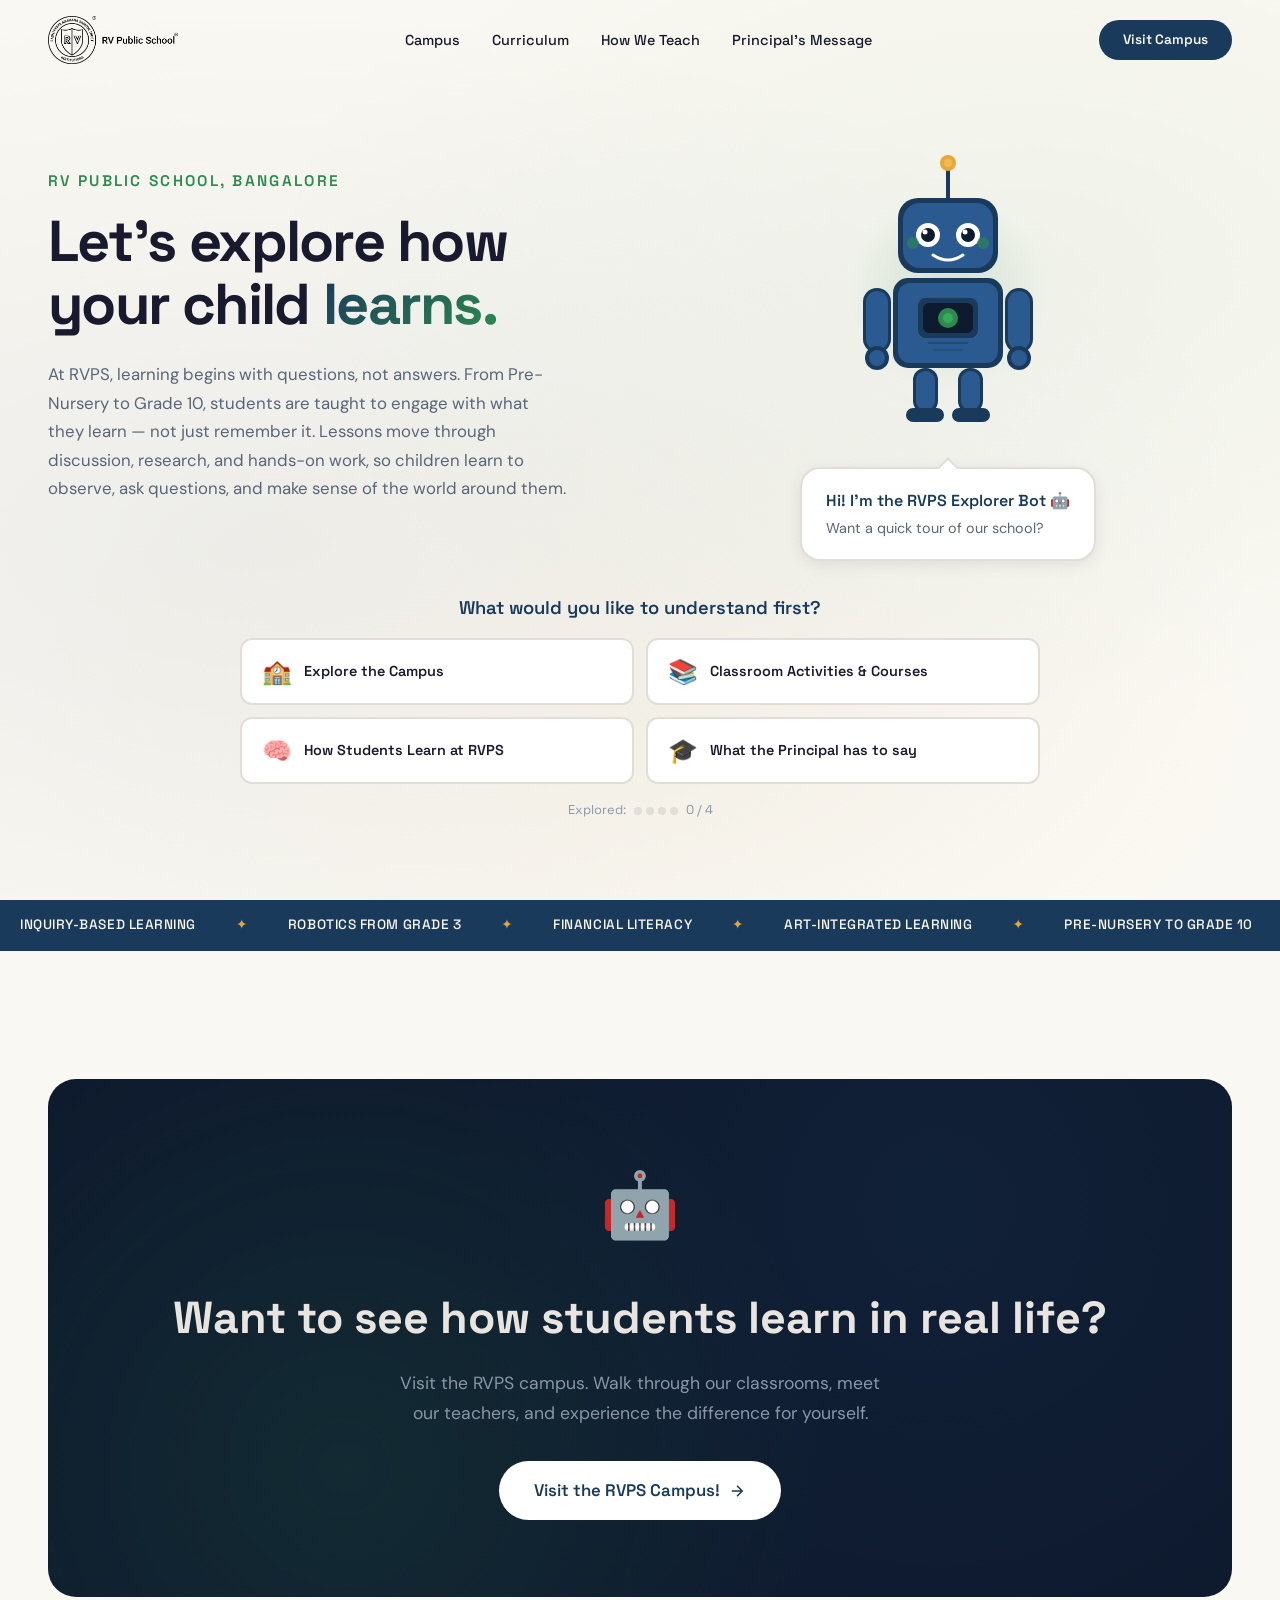
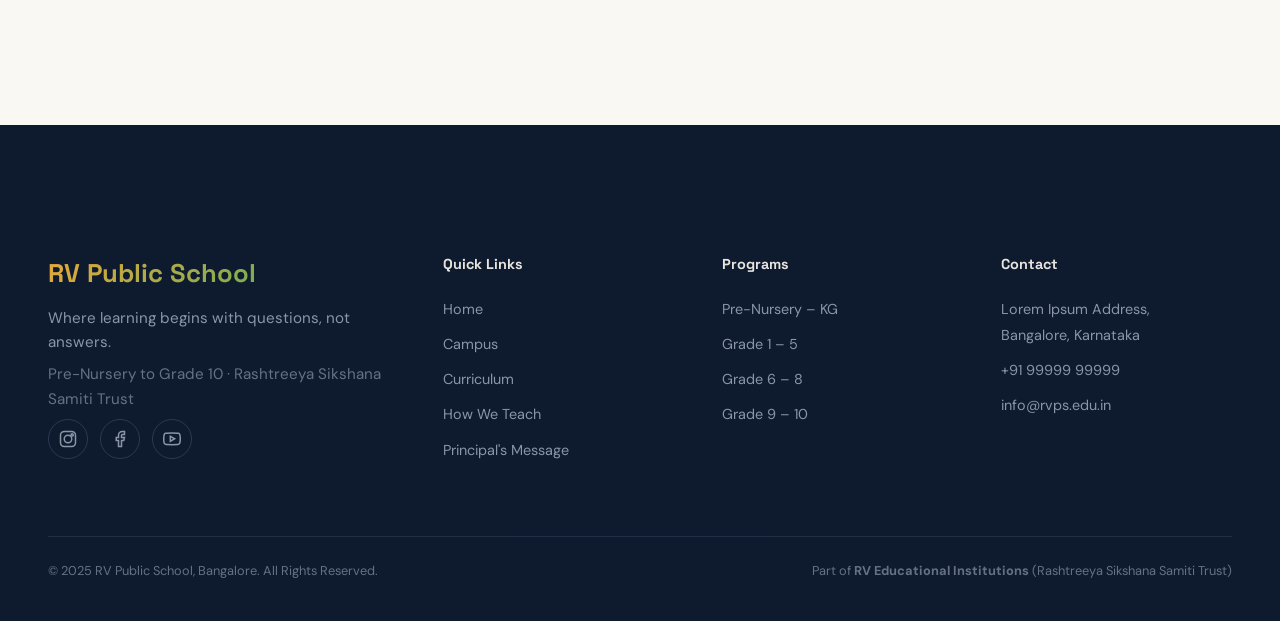
==== index.html @ b283726a "Initial commit: RVPS website" ====
<!DOCTYPE html>
<html lang="en">
<head>
  <meta charset="UTF-8">
  <meta name="viewport" content="width=device-width, initial-scale=1.0">
  <title>RV Public School Bangalore | Inquiry-Based Learning | Pre-Nursery to Grade 10</title>
  <meta name="description" content="RV Public School (RVPS), Bangalore — Where learning begins with questions, not answers. Inquiry-based education from Pre-Nursery to Grade 10 with robotics, financial literacy, and art-integrated learning.">
  <meta name="keywords" content="RVPS school, RV Public School Bangalore, inquiry based learning school, robotics school Bangalore, best school Bangalore, Pre-Nursery Bangalore, financial literacy school, art integrated learning">
  <meta name="author" content="RV Public School">
  <meta name="robots" content="index, follow">
  <meta property="og:title" content="RV Public School | Let's Explore How Your Child Learns">
  <meta property="og:description" content="Inquiry-based learning from Pre-Nursery to Grade 10. Robotics from Grade 3, Financial Literacy, Art-Integrated Learning.">
  <meta property="og:type" content="website">
  <link rel="preconnect" href="https://fonts.googleapis.com">
  <link rel="preconnect" href="https://fonts.gstatic.com" crossorigin>
  <link href="https://fonts.googleapis.com/css2?family=Space+Grotesk:wght@400;500;600;700&family=DM+Sans:ital,opsz,wght@0,9..40,300;0,9..40,400;0,9..40,500;0,9..40,600;0,9..40,700;1,9..40,400&display=swap" rel="stylesheet">
  <link rel="stylesheet" href="styles.css">

  <!-- Schema.org Structured Data -->
  <script type="application/ld+json">
  {
    "@context": "https://schema.org",
    "@type": "School",
    "name": "RV Public School",
    "alternateName": "RVPS",
    "description": "Inquiry-based learning from Pre-Nursery to Grade 10 in Bangalore. Part of RV Educational Institutions.",
    "address": {
      "@type": "PostalAddress",
      "addressLocality": "Bangalore",
      "addressRegion": "Karnataka",
      "addressCountry": "IN"
    },
    "parentOrganization": {
      "@type": "Organization",
      "name": "RV Educational Institutions (Rashtreeya Sikshana Samiti Trust)"
    },
    "educationalLevel": ["Pre-Nursery", "Primary", "Middle School", "Secondary"],
    "hasOfferCatalog": {
      "@type": "OfferCatalog",
      "name": "Programs",
      "itemListElement": [
        {"@type": "Course", "name": "Pre-Nursery to Grade 2"},
        {"@type": "Course", "name": "Grade 3 to Grade 5"},
        {"@type": "Course", "name": "Grade 6 to Grade 8"},
        {"@type": "Course", "name": "Grade 9 to Grade 10"}
      ]
    }
  }
  </script>
</head>
<body>
  <!-- Scroll Progress Bar -->
  <div id="scroll-progress" aria-hidden="true"></div>

  <!-- ===================== NAVIGATION ===================== -->
  <nav id="main-nav" aria-label="Main Navigation">
    <div class="nav-inner">
      <a href="#hero" class="nav-logo" id="nav-logo">
        <img src="assets/logo.png" alt="RV Public School Logo">
      </a>
      <ul class="nav-links" id="nav-links">
        <li><a href="#section-campus" id="nav-campus">Campus</a></li>
        <li><a href="#section-curriculum" id="nav-curriculum">Curriculum</a></li>
        <li><a href="#section-learning" id="nav-learning">How We Teach</a></li>
        <li><a href="#section-principal" id="nav-principal">Principal's Message</a></li>
      </ul>
      <a href="#section-campus" class="nav-cta" id="nav-visit-btn">Visit Campus</a>
      <button class="nav-hamburger" id="nav-hamburger" aria-label="Toggle menu" aria-expanded="false">
        <span></span><span></span><span></span>
      </button>
    </div>
  </nav>

  <!-- Mobile Menu Overlay -->
  <div class="mobile-menu" id="mobile-menu" aria-hidden="true">
    <ul>
      <li><a href="#section-campus">Campus</a></li>
      <li><a href="#section-curriculum">Curriculum</a></li>
      <li><a href="#section-learning">How We Teach</a></li>
      <li><a href="#section-principal">Principal's Message</a></li>
      <li><a href="#section-campus" class="mobile-cta">Visit Campus</a></li>
    </ul>
  </div>

  <!-- ===================== HERO SECTION ===================== -->
  <section id="hero" class="hero-section">
    <div class="hero-bg-mesh" aria-hidden="true"></div>
    <div class="hero-content">
      <!-- Left: Text -->
      <div class="hero-text">
        <p class="hero-sub">RV Public School, Bangalore</p>
        <h1 class="hero-headline">
          <span class="word-reveal">Let's</span>
          <span class="word-reveal">explore</span>
          <span class="word-reveal">how</span>
          <span class="word-reveal">your</span>
          <span class="word-reveal">child</span>
          <span class="word-reveal accent-word">learns.</span>
        </h1>
        <p class="hero-desc">
          At RVPS, learning begins with questions, not answers. From Pre-Nursery to Grade 10, students are taught to engage with what they learn — not just remember it. Lessons move through discussion, research, and hands-on work, so children learn to observe, ask questions, and make sense of the world around them.
        </p>
      </div>

      <!-- Right: Robot Mascot -->
      <div class="hero-mascot-area">
        <div class="robot-container">
          <div class="robot-glow" aria-hidden="true"></div>
          <!-- SVG Robot Mascot -->
          <svg class="robot-svg" id="robot-svg" viewBox="0 0 260 300" fill="none" xmlns="http://www.w3.org/2000/svg">
            <!-- Antenna -->
            <g class="robot-antenna">
              <line x1="130" y1="25" x2="130" y2="55" stroke="#1a3a5c" stroke-width="4" stroke-linecap="round"/>
              <circle cx="130" cy="20" r="8" fill="#e8a838"/>
              <circle cx="130" cy="20" r="4" fill="#f0c060" opacity="0.8"/>
            </g>
            <!-- Head -->
            <g class="robot-head">
              <rect x="80" y="55" width="100" height="75" rx="20" fill="#1a3a5c"/>
              <rect x="85" y="60" width="90" height="65" rx="17" fill="#2a5a8f"/>
              <!-- Eyes -->
              <g class="robot-eye">
                <circle cx="110" cy="92" r="12" fill="white"/>
                <circle cx="110" cy="92" r="7" fill="#0e1a2e"/>
                <circle cx="107" cy="89" r="2.5" fill="white"/>
              </g>
              <g class="robot-eye">
                <circle cx="150" cy="92" r="12" fill="white"/>
                <circle cx="150" cy="92" r="7" fill="#0e1a2e"/>
                <circle cx="147" cy="89" r="2.5" fill="white"/>
              </g>
              <!-- Smile -->
              <path d="M115 112 Q130 122 145 112" stroke="white" stroke-width="3" stroke-linecap="round" fill="none"/>
              <!-- Cheek lights -->
              <circle cx="95" cy="100" r="6" fill="#2d8a4e" opacity="0.6"/>
              <circle cx="165" cy="100" r="6" fill="#2d8a4e" opacity="0.6"/>
            </g>
            <!-- Body -->
            <g class="robot-body">
              <rect x="75" y="135" width="110" height="90" rx="15" fill="#1a3a5c"/>
              <rect x="80" y="140" width="100" height="80" rx="12" fill="#2a5a8f"/>
              <!-- Chest panel -->
              <rect x="100" y="155" width="60" height="40" rx="8" fill="#1a3a5c"/>
              <rect x="105" y="160" width="50" height="30" rx="6" fill="#0e1a2e"/>
              <!-- Heart/core -->
              <circle cx="130" cy="175" r="10" fill="#2d8a4e"/>
              <circle cx="130" cy="175" r="5" fill="#3aaf63">
                <animate attributeName="opacity" values="1;0.4;1" dur="2s" repeatCount="indefinite"/>
              </circle>
              <!-- Panel lines -->
              <line x1="110" y1="200" x2="150" y2="200" stroke="#1a3a5c" stroke-width="2" opacity="0.5"/>
              <line x1="115" y1="207" x2="145" y2="207" stroke="#1a3a5c" stroke-width="2" opacity="0.3"/>
            </g>
            <!-- Left Arm -->
            <g class="robot-arm-left">
              <rect x="45" y="145" width="28" height="65" rx="14" fill="#1a3a5c"/>
              <rect x="48" y="148" width="22" height="59" rx="11" fill="#2a5a8f"/>
              <!-- Hand -->
              <circle cx="59" cy="215" r="12" fill="#1a3a5c"/>
              <circle cx="59" cy="215" r="8" fill="#2a5a8f"/>
            </g>
            <!-- Right Arm (waving) -->
            <g class="robot-arm-right">
              <rect x="187" y="145" width="28" height="65" rx="14" fill="#1a3a5c"/>
              <rect x="190" y="148" width="22" height="59" rx="11" fill="#2a5a8f"/>
              <!-- Hand -->
              <circle cx="201" cy="215" r="12" fill="#1a3a5c"/>
              <circle cx="201" cy="215" r="8" fill="#2a5a8f"/>
            </g>
            <!-- Legs -->
            <g class="robot-legs">
              <rect x="95" y="225" width="25" height="45" rx="12" fill="#1a3a5c"/>
              <rect x="98" y="228" width="19" height="39" rx="9" fill="#2a5a8f"/>
              <rect x="140" y="225" width="25" height="45" rx="12" fill="#1a3a5c"/>
              <rect x="143" y="228" width="19" height="39" rx="9" fill="#2a5a8f"/>
              <!-- Feet -->
              <rect x="88" y="265" width="38" height="14" rx="7" fill="#1a3a5c"/>
              <rect x="134" y="265" width="38" height="14" rx="7" fill="#1a3a5c"/>
            </g>
          </svg>
        </div>

        <!-- Speech Bubble -->
        <div class="speech-bubble" id="mascot-bubble">
          <p class="bubble-greeting">Hi! I'm the RVPS Explorer Bot 🤖</p>
          <p class="bubble-text">Want a quick tour of our school?</p>
        </div>
      </div>
    </div>

    <!-- Interactive Explore Buttons (below hero grid) -->
    <div class="explore-question" id="explore-question">
      <h3>What would you like to understand first?</h3>
      <div class="explore-buttons" id="explore-buttons">
        <button class="explore-btn" data-target="section-campus" id="btn-campus">
          <span class="btn-icon">🏫</span>
          <span class="btn-label">Explore the Campus</span>
        </button>
        <button class="explore-btn" data-target="section-curriculum" id="btn-curriculum">
          <span class="btn-icon">📚</span>
          <span class="btn-label">Classroom Activities & Courses</span>
        </button>
        <button class="explore-btn" data-target="section-learning" id="btn-learning">
          <span class="btn-icon">🧠</span>
          <span class="btn-label">How Students Learn at RVPS</span>
        </button>
        <button class="explore-btn" data-target="section-principal" id="btn-principal">
          <span class="btn-icon">🎓</span>
          <span class="btn-label">What the Principal has to say</span>
        </button>
      </div>
      <div class="explore-progress" id="explore-progress">
        <span>Explored:</span>
        <div class="progress-dots">
          <div class="progress-dot" data-section="section-campus"></div>
          <div class="progress-dot" data-section="section-curriculum"></div>
          <div class="progress-dot" data-section="section-learning"></div>
          <div class="progress-dot" data-section="section-principal"></div>
        </div>
        <span id="progress-count">0 / 4</span>
      </div>
    </div>
  </section>

  <!-- ===================== MARQUEE TICKER ===================== -->
  <div class="marquee-strip" aria-hidden="true">
    <div class="marquee-track">
      <div class="marquee-content">
        <span>Inquiry-Based Learning</span><span class="marquee-dot">✦</span>
        <span>Robotics from Grade 3</span><span class="marquee-dot">✦</span>
        <span>Financial Literacy</span><span class="marquee-dot">✦</span>
        <span>Art-Integrated Learning</span><span class="marquee-dot">✦</span>
        <span>Pre-Nursery to Grade 10</span><span class="marquee-dot">✦</span>
        <span>Independent Thinkers</span><span class="marquee-dot">✦</span>
        <span>Barter Learning</span><span class="marquee-dot">✦</span>
        <span>Questions Lead to Discovery</span><span class="marquee-dot">✦</span>
      </div>
      <div class="marquee-content" aria-hidden="true">
        <span>Inquiry-Based Learning</span><span class="marquee-dot">✦</span>
        <span>Robotics from Grade 3</span><span class="marquee-dot">✦</span>
        <span>Financial Literacy</span><span class="marquee-dot">✦</span>
        <span>Art-Integrated Learning</span><span class="marquee-dot">✦</span>
        <span>Pre-Nursery to Grade 10</span><span class="marquee-dot">✦</span>
        <span>Independent Thinkers</span><span class="marquee-dot">✦</span>
        <span>Barter Learning</span><span class="marquee-dot">✦</span>
        <span>Questions Lead to Discovery</span><span class="marquee-dot">✦</span>
      </div>
    </div>
  </div>

  <!-- ===================== SECTION 1: EXPLORE THE CAMPUS ===================== -->
  <section id="section-campus" class="explore-section">
    <div class="container">
      <div class="mascot-inline scroll-reveal">
        <div class="mascot-inline-icon">🤖</div>
        <p class="mascot-inline-text">"Students learn best in the right environment. Let me show you around our campus."</p>
      </div>

      <div class="section-header scroll-reveal">
        <p class="section-subheadline">Step Inside</p>
        <h2 class="section-headline">Our <span class="gradient-text">Campus</span></h2>
        <p class="section-desc">A thoughtfully designed space where curiosity thrives — from bright classrooms to open play areas, every corner is built for learning.</p>
      </div>

      <div class="campus-gallery scroll-reveal">
        <div class="campus-photo">
          <img src="assets/campus-building.png" alt="RVPS Main Building - Modern school campus in Bangalore" loading="lazy">
        </div>
        <div class="campus-photo">
          <img src="assets/campus-garden.png" alt="RVPS Green Campus - Lush gardens and play areas" loading="lazy">
        </div>
        <div class="campus-photo">
          <img src="assets/science-lab.png" alt="RVPS Science Lab - Modern lab with microscopes and equipment" loading="lazy">
        </div>
      </div>

      <div class="campus-map scroll-reveal">
        <iframe src="https://www.google.com/maps/embed?pb=!1m18!1m12!1m3!1d3888.5!2d77.5!3d12.95!2m3!1f0!2f0!3f0!3m2!1i1024!2i768!4f13.1!3m3!1m2!1s0x0%3A0x0!2zMTLCsDU3JzAwLjAiTiA3N8KwMzAnMDAuMCJF!5e0!3m2!1sen!2sin!4v1000000000" allowfullscreen="" loading="lazy" title="RVPS Location on Google Maps"></iframe>
      </div>

      <div class="campus-cta scroll-reveal">
        <a href="#" class="btn btn-primary btn-lg" id="visit-campus-btn">
          <span>Schedule a Campus Visit</span>
          <svg viewBox="0 0 24 24" fill="none" stroke="currentColor" stroke-width="2"><path d="M5 12h14M12 5l7 7-7 7"/></svg>
        </a>
      </div>
    </div>

    <!-- Mascot reappears with remaining options -->
    <div class="mascot-reappear" id="reappear-campus">
      <div class="mascot-emoji">🤖</div>
      <div class="reappear-bubble">
        <p>Great! What would you like to explore next?</p>
      </div>
      <div class="remaining-buttons" id="remaining-campus"></div>
    </div>
  </section>

  <!-- ===================== SECTION 2: CLASSROOM ACTIVITIES & COURSES ===================== -->
  <section id="section-curriculum" class="explore-section">
    <div class="container">
      <div class="mascot-inline scroll-reveal">
        <div class="mascot-inline-icon">🤖</div>
        <p class="mascot-inline-text">"Each stage is designed around how children actually learn at that age. Take a look!"</p>
      </div>

      <div class="section-header scroll-reveal">
        <p class="section-subheadline">What We Teach</p>
        <h2 class="section-headline">Classroom Activities & <span class="gradient-text">Courses</span></h2>
        <p class="section-desc">From foundational play to advanced problem-solving — every grade has a purpose-built curriculum that goes beyond textbooks.</p>
      </div>

      <!-- Grade Tabs -->
      <div class="curriculum-tabs scroll-reveal" id="curriculum-tabs">
        <button class="curr-tab active" data-panel="panel-pn" id="tab-pn">Pre-Nursery – KG</button>
        <button class="curr-tab" data-panel="panel-g1" id="tab-g1">Grade 1 – 2</button>
        <button class="curr-tab" data-panel="panel-g3" id="tab-g3">Grade 3 – 5</button>
        <button class="curr-tab" data-panel="panel-g6" id="tab-g6">Grade 6 – 8</button>
        <button class="curr-tab" data-panel="panel-g9" id="tab-g9">Grade 9 – 10</button>
      </div>

      <!-- Panels -->
      <div id="panel-pn" class="curr-panel active">
        <div class="activity-grid">
          <div class="activity-card scroll-reveal">
            <div class="activity-icon">🎨</div>
            <h4>Sensory Play & Art</h4>
            <p>Children explore textures, colours, and shapes through guided creative activities that build fine motor skills and imagination.</p>
            <span class="activity-tag tag-art">Art-Integrated</span>
          </div>
          <div class="activity-card scroll-reveal">
            <div class="activity-icon">🎵</div>
            <h4>Music & Movement</h4>
            <p>Rhythmic activities, singing, and movement games that develop coordination, listening skills, and self-expression.</p>
            <span class="activity-tag tag-music">Music</span>
          </div>
          <div class="activity-card scroll-reveal">
            <div class="activity-icon">📖</div>
            <h4>Story-Based Learning</h4>
            <p>Stories become starting points for learning. Children discuss, role-play, and build vocabulary through narrative exploration.</p>
            <span class="activity-tag tag-core">Core Learning</span>
          </div>
          <div class="activity-card scroll-reveal">
            <div class="activity-icon">🌱</div>
            <h4>Nature Discovery</h4>
            <p>Outdoor activities that help little learners observe plants, insects, weather — building early scientific thinking naturally.</p>
            <span class="activity-tag tag-core">Core Learning</span>
          </div>
        </div>
      </div>

      <div id="panel-g1" class="curr-panel">
        <div class="activity-grid">
          <div class="activity-card scroll-reveal">
            <div class="activity-icon">🔤</div>
            <h4>Literacy & Numeracy</h4>
            <p>Structured reading, writing, and maths foundations using visual aids, manipulatives, and interactive worksheets.</p>
            <span class="activity-tag tag-core">Core Learning</span>
          </div>
          <div class="activity-card scroll-reveal">
            <div class="activity-icon">🎭</div>
            <h4>Art-Integrated Learning</h4>
            <p>Subjects taught through art, craft, and role-play so that concepts are felt, not just memorized.</p>
            <span class="activity-tag tag-art">Art-Integrated</span>
          </div>
          <div class="activity-card scroll-reveal">
            <div class="activity-icon">🏃</div>
            <h4>Physical Education</h4>
            <p>Structured physical activity, sport basics, and team games that develop motor skills and teamwork.</p>
            <span class="activity-tag tag-sports">Sports</span>
          </div>
          <div class="activity-card scroll-reveal">
            <div class="activity-icon">🧩</div>
            <h4>Puzzle & Logic Games</h4>
            <p>Age-appropriate puzzles and strategy games that build early reasoning and problem-solving abilities.</p>
            <span class="activity-tag tag-core">Core Learning</span>
          </div>
        </div>
      </div>

      <div id="panel-g3" class="curr-panel">
        <div class="activity-grid">
          <div class="activity-card scroll-reveal">
            <div class="activity-icon">🤖</div>
            <h4>Robotics</h4>
            <p>Students begin building and programming simple robots — learning coding logic, mechanics, and teamwork from Grade 3 itself.</p>
            <span class="activity-tag tag-robotics">Robotics</span>
          </div>
          <div class="activity-card scroll-reveal">
            <div class="activity-icon">💰</div>
            <h4>Financial Literacy</h4>
            <p>Children learn the value of money, saving, budgeting, and basic economics through real-world simulations.</p>
            <span class="activity-tag tag-finance">Financial Literacy</span>
          </div>
          <div class="activity-card scroll-reveal">
            <div class="activity-icon">🔄</div>
            <h4>Barter Learning</h4>
            <p>A unique system where students trade skills and knowledge — learning negotiation, value assessment, and collaboration.</p>
            <span class="activity-tag tag-finance">Barter System</span>
          </div>
          <div class="activity-card scroll-reveal">
            <div class="activity-icon">🎨</div>
            <h4>Art-Integrated Projects</h4>
            <p>Science through sculpture, maths through architecture, history through drama — subjects merge with creative expression.</p>
            <span class="activity-tag tag-art">Art-Integrated</span>
          </div>
        </div>
      </div>

      <div id="panel-g6" class="curr-panel">
        <div class="activity-grid">
          <div class="activity-card scroll-reveal">
            <div class="activity-icon">🤖</div>
            <h4>Advanced Robotics & Coding</h4>
            <p>Students design complex robotics projects, learn Python basics, and participate in inter-school competitions.</p>
            <span class="activity-tag tag-robotics">Robotics</span>
          </div>
          <div class="activity-card scroll-reveal">
            <div class="activity-icon">🔬</div>
            <h4>Lab-Based Science</h4>
            <p>Hands-on experiments in physics, chemistry, and biology labs — students hypothesize, test, and document findings.</p>
            <span class="activity-tag tag-core">Core Learning</span>
          </div>
          <div class="activity-card scroll-reveal">
            <div class="activity-icon">📊</div>
            <h4>Research Projects</h4>
            <p>Guided research projects where students identify questions, gather data, analyze patterns, and present conclusions.</p>
            <span class="activity-tag tag-core">Core Learning</span>
          </div>
          <div class="activity-card scroll-reveal">
            <div class="activity-icon">🎵</div>
            <h4>Music & Performing Arts</h4>
            <p>Structured music training, theatre, and dance performances that build confidence and creative expression.</p>
            <span class="activity-tag tag-music">Music</span>
          </div>
        </div>
      </div>

      <div id="panel-g9" class="curr-panel">
        <div class="activity-grid">
          <div class="activity-card scroll-reveal">
            <div class="activity-icon">📐</div>
            <h4>Board Exam Preparation</h4>
            <p>Rigorous academic preparation with concept clarity, practice tests, and personalized feedback for Grade 10 boards.</p>
            <span class="activity-tag tag-core">Core Learning</span>
          </div>
          <div class="activity-card scroll-reveal">
            <div class="activity-icon">💻</div>
            <h4>Advanced Technology</h4>
            <p>Web development, app design, data analysis — students build real projects that go on their portfolio.</p>
            <span class="activity-tag tag-robotics">Technology</span>
          </div>
          <div class="activity-card scroll-reveal">
            <div class="activity-icon">💼</div>
            <h4>Career Awareness</h4>
            <p>Industry visits, career counselling, and aptitude assessments help students make informed choices for their future.</p>
            <span class="activity-tag tag-core">Core Learning</span>
          </div>
          <div class="activity-card scroll-reveal">
            <div class="activity-icon">🏆</div>
            <h4>Competitions & Olympiads</h4>
            <p>Preparation and participation in national and international academic olympiads, science fairs, and quiz competitions.</p>
            <span class="activity-tag tag-sports">Competitions</span>
          </div>
        </div>
      </div>
    </div>

    <!-- Mascot reappears -->
    <div class="mascot-reappear" id="reappear-curriculum">
      <div class="mascot-emoji">🤖</div>
      <div class="reappear-bubble">
        <p>Interesting, right? There's more to explore!</p>
      </div>
      <div class="remaining-buttons" id="remaining-curriculum"></div>
    </div>
  </section>

  <!-- ===================== SECTION 3: HOW STUDENTS LEARN ===================== -->
  <section id="section-learning" class="explore-section">
    <div class="container">
      <div class="mascot-inline scroll-reveal">
        <div class="mascot-inline-icon">🤖</div>
        <p class="mascot-inline-text">"Questions lead to discovery here. Let me show you the learning journey at RVPS."</p>
      </div>

      <div class="section-header scroll-reveal">
        <p class="section-subheadline">Our Approach</p>
        <h2 class="section-headline">How Students <span class="gradient-text">Learn</span> at RVPS</h2>
        <p class="section-desc">We don't hand students answers — we teach them how to find their own. Here's the thinking process we nurture.</p>
      </div>

      <!-- Learning Flow Visualization -->
      <div class="learning-flow scroll-reveal">
        <div class="flow-step">
          <div class="flow-icon">👀</div>
          <span class="flow-label">Observe</span>
        </div>
        <span class="flow-arrow">→</span>
        <div class="flow-step">
          <div class="flow-icon">❓</div>
          <span class="flow-label">Question</span>
        </div>
        <span class="flow-arrow">→</span>
        <div class="flow-step">
          <div class="flow-icon">🔍</div>
          <span class="flow-label">Research</span>
        </div>
        <span class="flow-arrow">→</span>
        <div class="flow-step">
          <div class="flow-icon">💡</div>
          <span class="flow-label">Understand</span>
        </div>
        <span class="flow-arrow">→</span>
        <div class="flow-step">
          <div class="flow-icon">🚀</div>
          <span class="flow-label">Apply</span>
        </div>
      </div>

      <!-- Learning Detail Cards -->
      <div class="learning-details scroll-reveal">
        <div class="learning-card">
          <h4>🧭 Inquiry-Based Learning</h4>
          <p>Every lesson starts with a question. Students aren't told what to think — they're guided to discover answers through observation, discussion, and exploration. This builds genuine understanding, not surface-level memorization.</p>
        </div>
        <div class="learning-card">
          <h4>🤝 Collaborative Thinking</h4>
          <p>Students work in small groups, sharing perspectives and challenging each other's ideas. They learn that knowledge isn't just about getting the right answer — it's about understanding why it's right.</p>
        </div>
        <div class="learning-card">
          <h4>🔬 Hands-On Research</h4>
          <p>From simple experiments in primary school to structured research projects in middle school, students learn to gather data, form hypotheses, and draw conclusions from evidence — skills that last a lifetime.</p>
        </div>
        <div class="learning-card">
          <h4>🎯 Independent Mindset</h4>
          <p>The ultimate goal: students who can think for themselves. They learn how to find information, evaluate it critically, and use it with clarity. Over time, this builds confidence and a steady, problem-solving approach to life.</p>
        </div>
      </div>
    </div>

    <!-- Mascot reappears -->
    <div class="mascot-reappear" id="reappear-learning">
      <div class="mascot-emoji">🤖</div>
      <div class="reappear-bubble">
        <p>Now you know how we think differently! What's next?</p>
      </div>
      <div class="remaining-buttons" id="remaining-learning"></div>
    </div>
  </section>

  <!-- ===================== SECTION 4: PRINCIPAL'S MESSAGE ===================== -->
  <section id="section-principal" class="explore-section">
    <div class="container">
      <div class="mascot-inline scroll-reveal">
        <div class="mascot-inline-icon">🤖</div>
        <p class="mascot-inline-text">"Here's what our Principal has to say about the vision behind RVPS."</p>
      </div>

      <div class="section-header scroll-reveal">
        <p class="section-subheadline">From The Principal</p>
        <h2 class="section-headline">A <span class="gradient-text">Message</span> to Parents</h2>
      </div>

      <div class="principal-card scroll-reveal">
        <div class="principal-photo">
          <img src="assets/principal.png" alt="Principal, RV Public School" loading="lazy">
        </div>
        <div class="principal-content">
          <blockquote>
            "At RV Public School, we believe every child is born curious. Our role as educators is not to fill their minds with information, but to kindle the flame of inquiry that already exists within them.
            <br><br>
            We have built RVPS around a simple principle: if children learn how to think, they can learn anything. Our curriculum is designed to encourage questioning, foster collaboration, and develop the independent thinking skills that will serve them throughout their lives.
            <br><br>
            From robotics and financial literacy to art-integrated learning and research-based projects, every element of our school is purposefully designed to prepare children not just for exams, but for the world beyond them.
            <br><br>
            I invite you to visit our campus, meet our teachers, and see for yourself how learning comes alive at RVPS."
          </blockquote>
          <p class="principal-name">Lorem Ipsum</p>
          <p class="principal-title">Principal, RV Public School</p>
        </div>
      </div>
    </div>

    <!-- Mascot reappears -->
    <div class="mascot-reappear" id="reappear-principal">
      <div class="mascot-emoji">🤖</div>
      <div class="reappear-bubble">
        <p>That's our vision! Still curious about something?</p>
      </div>
      <div class="remaining-buttons" id="remaining-principal"></div>
    </div>
  </section>

  <!-- ===================== FINAL CTA SECTION ===================== -->
  <section class="final-cta-section" id="final-cta">
    <div class="container">
      <div class="final-cta-card scroll-reveal">
        <div class="final-cta-content">
          <div class="final-mascot">🤖</div>
          <h2>Want to see how students learn in real life?</h2>
          <p>Visit the RVPS campus. Walk through our classrooms, meet our teachers, and experience the difference for yourself.</p>
          <a href="#" class="btn btn-white btn-lg" id="final-visit-btn">
            <span>Visit the RVPS Campus!</span>
            <svg viewBox="0 0 24 24" fill="none" stroke="currentColor" stroke-width="2"><path d="M5 12h14M12 5l7 7-7 7"/></svg>
          </a>
        </div>
      </div>
    </div>
  </section>

  <!-- ===================== FOOTER ===================== -->
  <footer id="main-footer" class="site-footer">
    <div class="container">
      <div class="footer-grid">
        <div class="footer-brand">
          <h2>RV Public School</h2>
          <p>Where learning begins with questions, not answers.</p>
          <p class="footer-trust">Pre-Nursery to Grade 10 · Rashtreeya Sikshana Samiti Trust</p>
          <div class="footer-socials">
            <a href="#" aria-label="Instagram" class="social-link" id="social-insta">
              <svg viewBox="0 0 24 24" fill="none" stroke="currentColor" stroke-width="2"><rect x="2" y="2" width="20" height="20" rx="5"/><circle cx="12" cy="12" r="5"/><circle cx="17.5" cy="6.5" r="1.5"/></svg>
            </a>
            <a href="#" aria-label="Facebook" class="social-link" id="social-fb">
              <svg viewBox="0 0 24 24" fill="none" stroke="currentColor" stroke-width="2"><path d="M18 2h-3a5 5 0 00-5 5v3H7v4h3v8h4v-8h3l1-4h-4V7a1 1 0 011-1h3z"/></svg>
            </a>
            <a href="#" aria-label="YouTube" class="social-link" id="social-yt">
              <svg viewBox="0 0 24 24" fill="none" stroke="currentColor" stroke-width="2"><path d="M22.54 6.42a2.78 2.78 0 00-1.94-2C18.88 4 12 4 12 4s-6.88 0-8.6.46a2.78 2.78 0 00-1.94 2A29 29 0 001 11.75a29 29 0 00.46 5.33A2.78 2.78 0 003.4 19.1c1.72.46 8.6.46 8.6.46s6.88 0 8.6-.46a2.78 2.78 0 001.94-2 29 29 0 00.46-5.25 29 29 0 00-.46-5.43z"/><polygon points="9.75 15.02 15.5 11.75 9.75 8.48 9.75 15.02"/></svg>
            </a>
          </div>
        </div>
        <div class="footer-links">
          <h3>Quick Links</h3>
          <ul>
            <li><a href="#hero">Home</a></li>
            <li><a href="#section-campus">Campus</a></li>
            <li><a href="#section-curriculum">Curriculum</a></li>
            <li><a href="#section-learning">How We Teach</a></li>
            <li><a href="#section-principal">Principal's Message</a></li>
          </ul>
        </div>
        <div class="footer-links">
          <h3>Programs</h3>
          <ul>
            <li><a href="#section-curriculum">Pre-Nursery – KG</a></li>
            <li><a href="#section-curriculum">Grade 1 – 5</a></li>
            <li><a href="#section-curriculum">Grade 6 – 8</a></li>
            <li><a href="#section-curriculum">Grade 9 – 10</a></li>
          </ul>
        </div>
        <div class="footer-links">
          <h3>Contact</h3>
          <ul>
            <li><a href="#">Lorem Ipsum Address,<br>Bangalore, Karnataka</a></li>
            <li><a href="tel:+919999999999">+91 99999 99999</a></li>
            <li><a href="mailto:info@rvps.edu.in">info@rvps.edu.in</a></li>
          </ul>
        </div>
      </div>
      <div class="footer-bottom">
        <p>&copy; 2025 RV Public School, Bangalore. All Rights Reserved.</p>
        <p>Part of <strong>RV Educational Institutions</strong> (Rashtreeya Sikshana Samiti Trust)</p>
      </div>
    </div>
  </footer>

  <script src="app.js"></script>
</body>
</html>
---- styles.css ----
/* ================================================
   RVPS SCHOOL — GAMIFIED DESIGN SYSTEM
   Trust Blue + Growth Green + Warm Gold
   ================================================ */

/* -------- Custom Properties (Design Tokens) -------- */
:root {
  /* Typography */
  --font-display: 'Space Grotesk', system-ui, sans-serif;
  --font-body: 'DM Sans', system-ui, sans-serif;

  /* Core School Palette */
  --trust-blue: #1a3a5c;
  --trust-blue-light: #2a5a8f;
  --trust-blue-pale: #e8f0f8;
  --growth-green: #2d8a4e;
  --growth-green-light: #3aaf63;
  --growth-green-pale: #e6f5ec;
  --warm-gold: #e8a838;
  --warm-gold-light: #f0c060;
  --coral: #e85d4a;

  /* Backgrounds */
  --bg-primary: #faf8f2;
  --bg-alt: #f0ede5;
  --bg-dark: #0e1a2e;
  --bg-card: #ffffff;
  --bg-card-dark: #142238;

  /* Text */
  --text-primary: #1a1a2e;
  --text-secondary: #596678;
  --text-on-dark: #e8e4df;
  --text-muted: #8a96a8;

  /* Borders */
  --border-light: #e2ddd7;
  --border-dark: #2a3a50;

  /* Spacing */
  --space-xs: 0.5rem;
  --space-sm: 1rem;
  --space-md: 1.5rem;
  --space-lg: 2.5rem;
  --space-xl: 4rem;
  --space-2xl: 6rem;
  --space-3xl: 8rem;

  /* Radii */
  --radius-sm: 8px;
  --radius-md: 12px;
  --radius-lg: 20px;
  --radius-xl: 28px;
  --radius-full: 9999px;

  /* Shadows */
  --shadow-sm: 0 1px 3px rgba(0,0,0,0.06), 0 1px 2px rgba(0,0,0,0.04);
  --shadow-md: 0 4px 16px rgba(0,0,0,0.08);
  --shadow-lg: 0 12px 40px rgba(0,0,0,0.1);
  --shadow-xl: 0 24px 60px rgba(0,0,0,0.14);
  --shadow-glow-blue: 0 0 40px rgba(26,58,92,0.3);
  --shadow-glow-green: 0 0 40px rgba(45,138,78,0.3);

  /* Transitions */
  --ease-out-expo: cubic-bezier(0.16, 1, 0.3, 1);
  --ease-out-quart: cubic-bezier(0.25, 1, 0.5, 1);
  --ease-spring: cubic-bezier(0.34, 1.56, 0.64, 1);
  --transition-fast: 200ms var(--ease-out-expo);
  --transition-base: 400ms var(--ease-out-expo);
  --transition-slow: 600ms var(--ease-out-expo);
}

/* -------- Reset & Base -------- */
*, *::before, *::after {
  box-sizing: border-box;
  margin: 0;
  padding: 0;
}

html {
  scroll-behavior: smooth;
  -webkit-font-smoothing: antialiased;
  -moz-osx-font-smoothing: grayscale;
  scroll-padding-top: 80px;
}

body {
  font-family: var(--font-body);
  color: var(--text-primary);
  background: var(--bg-primary);
  line-height: 1.6;
  overflow-x: hidden;
}

img {
  max-width: 100%;
  height: auto;
  display: block;
}

a {
  text-decoration: none;
  color: inherit;
}

ul { list-style: none; }

.container {
  max-width: 1280px;
  margin: 0 auto;
  padding: 0 clamp(1.25rem, 4vw, 3rem);
}

/* -------- Scroll Progress Bar -------- */
#scroll-progress {
  position: fixed;
  top: 0;
  left: 0;
  height: 3px;
  width: 0%;
  background: linear-gradient(90deg, var(--trust-blue), var(--growth-green), var(--warm-gold));
  z-index: 10000;
  transition: width 50ms linear;
}

/* -------- Scroll Reveal -------- */
.scroll-reveal {
  opacity: 0;
  transform: translateY(40px);
  transition: opacity 0.7s var(--ease-out-expo), transform 0.7s var(--ease-out-expo);
}
.scroll-reveal.revealed {
  opacity: 1;
  transform: translateY(0);
}

/* ================================================
   NAVIGATION
   ================================================ */
#main-nav {
  position: fixed;
  top: 0;
  left: 0;
  right: 0;
  z-index: 1000;
  padding: 1rem 0;
  transition: all var(--transition-base);
}
#main-nav.scrolled {
  background: rgba(250, 248, 242, 0.88);
  backdrop-filter: blur(20px) saturate(180%);
  -webkit-backdrop-filter: blur(20px) saturate(180%);
  border-bottom: 1px solid rgba(0,0,0,0.06);
  padding: 0.6rem 0;
  box-shadow: var(--shadow-sm);
}

.nav-inner {
  max-width: 1280px;
  margin: 0 auto;
  padding: 0 clamp(1.25rem, 4vw, 3rem);
  display: flex;
  align-items: center;
  justify-content: space-between;
  gap: 2rem;
}

.nav-logo {
  display: flex;
  align-items: center;
  gap: 10px;
  flex-shrink: 0;
}
.nav-logo img {
  height: 48px;
  width: auto;
  transition: transform var(--transition-fast);
}
.nav-logo:hover img {
  transform: scale(1.05);
}

.nav-links {
  display: flex;
  gap: 2rem;
}
.nav-links a {
  font-family: var(--font-display);
  font-size: 0.9rem;
  font-weight: 500;
  color: var(--text-primary);
  position: relative;
  padding: 0.25rem 0;
  transition: color var(--transition-fast);
}
.nav-links a::after {
  content: '';
  position: absolute;
  bottom: -2px;
  left: 0;
  width: 0;
  height: 2px;
  background: var(--growth-green);
  border-radius: 2px;
  transition: width var(--transition-base);
}
.nav-links a:hover::after { width: 100%; }
.nav-links a:hover { color: var(--growth-green); }

.nav-cta {
  font-family: var(--font-display);
  font-size: 0.85rem;
  font-weight: 600;
  padding: 0.6rem 1.5rem;
  background: var(--trust-blue);
  color: var(--bg-primary);
  border-radius: var(--radius-full);
  transition: all var(--transition-fast);
}
.nav-cta:hover {
  background: var(--growth-green);
  transform: translateY(-2px);
  box-shadow: var(--shadow-glow-green);
}

.nav-hamburger {
  display: none;
  flex-direction: column;
  gap: 5px;
  background: none;
  border: none;
  cursor: pointer;
  padding: 4px;
  z-index: 1001;
}
.nav-hamburger span {
  width: 24px;
  height: 2px;
  background: var(--text-primary);
  border-radius: 2px;
  transition: all var(--transition-base);
}
.nav-hamburger.active span:nth-child(1) { transform: translateY(7px) rotate(45deg); }
.nav-hamburger.active span:nth-child(2) { opacity: 0; }
.nav-hamburger.active span:nth-child(3) { transform: translateY(-7px) rotate(-45deg); }

/* Mobile Menu */
.mobile-menu {
  display: none;
  position: fixed;
  inset: 0;
  background: rgba(250, 248, 242, 0.98);
  backdrop-filter: blur(40px);
  z-index: 999;
  align-items: center;
  justify-content: center;
  opacity: 0;
  pointer-events: none;
  transition: opacity var(--transition-base);
}
.mobile-menu.open {
  opacity: 1;
  pointer-events: all;
}
.mobile-menu ul {
  text-align: center;
  display: flex;
  flex-direction: column;
  gap: 2rem;
}
.mobile-menu a {
  font-family: var(--font-display);
  font-size: 2rem;
  font-weight: 600;
  color: var(--text-primary);
  transition: color var(--transition-fast);
}
.mobile-menu a:hover { color: var(--growth-green); }
.mobile-menu .mobile-cta {
  display: inline-block;
  padding: 0.8rem 2rem;
  background: var(--trust-blue);
  color: white;
  border-radius: var(--radius-full);
  font-size: 1.2rem;
}

/* ================================================
   HERO SECTION
   ================================================ */
.hero-section {
  min-height: 100vh;
  display: flex;
  flex-direction: column;
  align-items: center;
  justify-content: center;
  position: relative;
  overflow: hidden;
  padding: 7rem 0 3rem;
}

.hero-bg-mesh {
  position: absolute;
  inset: 0;
  z-index: 0;
  background:
    radial-gradient(ellipse 80% 60% at 20% 60%, rgba(26,58,92,0.06), transparent),
    radial-gradient(ellipse 60% 50% at 80% 30%, rgba(45,138,78,0.05), transparent),
    radial-gradient(ellipse 50% 40% at 50% 80%, rgba(232,168,56,0.04), transparent),
    var(--bg-primary);
}

.hero-content {
  max-width: 1280px;
  width: 100%;
  margin: 0 auto;
  padding: 0 clamp(1.25rem, 4vw, 3rem);
  display: grid;
  grid-template-columns: 1fr 1fr;
  gap: 3rem;
  align-items: center;
  position: relative;
  z-index: 2;
}

.hero-sub {
  font-family: var(--font-display);
  font-size: clamp(0.9rem, 1.2vw, 1.1rem);
  font-weight: 600;
  letter-spacing: 0.15em;
  text-transform: uppercase;
  color: var(--growth-green);
  margin-bottom: 1rem;
  opacity: 0;
  animation: fadeInUp 0.8s var(--ease-out-expo) 0.3s forwards;
}

.hero-headline {
  font-family: var(--font-display);
  font-size: clamp(2.4rem, 4.5vw, 3.8rem);
  font-weight: 700;
  line-height: 1.1;
  letter-spacing: -0.03em;
  color: var(--text-primary);
  margin-bottom: 1.5rem;
}

.word-reveal {
  display: inline-block;
  opacity: 0;
  transform: translateY(60px) rotateX(-15deg);
  animation: wordReveal 0.8s var(--ease-out-expo) forwards;
}
.word-reveal:nth-child(1) { animation-delay: 0.5s; }
.word-reveal:nth-child(2) { animation-delay: 0.6s; }
.word-reveal:nth-child(3) { animation-delay: 0.7s; }
.word-reveal:nth-child(4) { animation-delay: 0.8s; }
.word-reveal:nth-child(5) { animation-delay: 0.9s; }
.word-reveal:nth-child(6) { animation-delay: 1.0s; }
.word-reveal:nth-child(7) { animation-delay: 1.1s; }

.accent-word {
  background: linear-gradient(135deg, var(--trust-blue), var(--growth-green));
  -webkit-background-clip: text;
  background-clip: text;
  -webkit-text-fill-color: transparent;
}

.hero-desc {
  font-size: 1.05rem;
  color: var(--text-secondary);
  line-height: 1.7;
  max-width: 520px;
  margin-bottom: 2rem;
  opacity: 0;
  animation: fadeInUp 0.8s var(--ease-out-expo) 1.2s forwards;
}

/* -------- Robot Mascot Area -------- */
.hero-mascot-area {
  display: flex;
  flex-direction: column;
  align-items: center;
  position: relative;
  opacity: 0;
  animation: fadeInRight 1s var(--ease-out-expo) 0.8s forwards;
}

/* SVG Robot Container */
.robot-container {
  width: 260px;
  height: 300px;
  position: relative;
  margin-bottom: 1.5rem;
}

.robot-svg {
  width: 100%;
  height: 100%;
}

/* Robot Assembly Animation */
.robot-antenna {
  transform-origin: center bottom;
  opacity: 0;
  animation: robotPartAssemble 0.6s var(--ease-spring) 0.5s forwards;
}
.robot-head {
  transform-origin: center center;
  opacity: 0;
  animation: robotPartAssemble 0.6s var(--ease-spring) 0.8s forwards;
}
.robot-body {
  transform-origin: center top;
  opacity: 0;
  animation: robotPartAssemble 0.6s var(--ease-spring) 1.1s forwards;
}
.robot-arm-left {
  transform-origin: right center;
  opacity: 0;
  animation: robotArmAssembleLeft 0.6s var(--ease-spring) 1.4s forwards;
}
.robot-arm-right {
  transform-origin: left center;
  opacity: 0;
  animation: robotArmAssembleRight 0.6s var(--ease-spring) 1.4s forwards;
}
.robot-legs {
  transform-origin: center top;
  opacity: 0;
  animation: robotPartAssemble 0.6s var(--ease-spring) 1.7s forwards;
}

/* Robot Idle Animation (after assembly) */
.robot-svg.assembled .robot-antenna,
.robot-svg.assembled .robot-head,
.robot-svg.assembled .robot-body,
.robot-svg.assembled .robot-arm-left,
.robot-svg.assembled .robot-arm-right,
.robot-svg.assembled .robot-legs {
  opacity: 1;
}
.robot-svg.assembled .robot-head {
  animation: robotHeadBob 3s ease-in-out infinite;
}
.robot-svg.assembled .robot-arm-right {
  animation: robotWave 2s ease-in-out infinite;
  transform-origin: left top;
}

/* Robot eye blink */
.robot-eye {
  animation: robotBlink 4s ease-in-out infinite;
}

/* Floating glow behind robot */
.robot-glow {
  position: absolute;
  width: 200px;
  height: 200px;
  background: radial-gradient(circle, rgba(45,138,78,0.15) 0%, transparent 70%);
  border-radius: 50%;
  top: 50%;
  left: 50%;
  transform: translate(-50%, -50%);
  animation: pulseGlow 3s ease-in-out infinite;
  z-index: -1;
}

/* Speech Bubble */
.speech-bubble {
  background: var(--bg-card);
  border: 2px solid var(--border-light);
  border-radius: var(--radius-lg);
  padding: 1.2rem 1.5rem;
  position: relative;
  max-width: 340px;
  box-shadow: var(--shadow-md);
  opacity: 0;
  animation: bubbleAppear 0.6s var(--ease-spring) 2.2s forwards;
}
.speech-bubble::before {
  content: '';
  position: absolute;
  top: -12px;
  left: 50%;
  transform: translateX(-50%);
  width: 0;
  height: 0;
  border-left: 12px solid transparent;
  border-right: 12px solid transparent;
  border-bottom: 12px solid var(--border-light);
}
.speech-bubble::after {
  content: '';
  position: absolute;
  top: -9px;
  left: 50%;
  transform: translateX(-50%);
  width: 0;
  height: 0;
  border-left: 10px solid transparent;
  border-right: 10px solid transparent;
  border-bottom: 10px solid var(--bg-card);
}

.bubble-greeting {
  font-family: var(--font-display);
  font-weight: 600;
  font-size: 1rem;
  color: var(--trust-blue);
  margin-bottom: 0.25rem;
}
.bubble-text {
  font-size: 0.9rem;
  color: var(--text-secondary);
  line-height: 1.5;
}

/* Typing indicator */
.typing-indicator {
  display: inline-flex;
  gap: 4px;
  padding: 4px 0;
}
.typing-indicator span {
  width: 6px;
  height: 6px;
  border-radius: 50%;
  background: var(--text-muted);
  animation: typingBounce 1.4s ease-in-out infinite;
}
.typing-indicator span:nth-child(2) { animation-delay: 0.2s; }
.typing-indicator span:nth-child(3) { animation-delay: 0.4s; }

/* -------- Exploration Buttons -------- */
.explore-question {
  text-align: center;
  margin-top: 2rem;
  width: 100%;
  max-width: 1280px;
  padding: 0 clamp(1.25rem, 4vw, 3rem);
  position: relative;
  z-index: 2;
  opacity: 0;
  animation: fadeInUp 0.8s var(--ease-out-expo) 2.6s forwards;
}
.explore-question h3 {
  font-family: var(--font-display);
  font-size: 1.15rem;
  font-weight: 600;
  color: var(--trust-blue);
  margin-bottom: 1rem;
}

.explore-buttons {
  display: grid;
  grid-template-columns: 1fr 1fr;
  gap: 0.75rem;
  max-width: 800px;
  margin: 0 auto;
}

.explore-btn {
  display: flex;
  align-items: center;
  gap: 0.75rem;
  padding: 1rem 1.25rem;
  background: var(--bg-card);
  border: 2px solid var(--border-light);
  border-radius: var(--radius-md);
  cursor: pointer;
  font-family: var(--font-display);
  font-size: 0.9rem;
  font-weight: 600;
  color: var(--text-primary);
  transition: all var(--transition-base);
  text-align: left;
}
.explore-btn:hover {
  border-color: var(--growth-green);
  background: var(--growth-green-pale);
  transform: translateY(-3px);
  box-shadow: var(--shadow-lg);
}
.explore-btn.visited {
  border-color: var(--growth-green);
  background: var(--growth-green-pale);
  opacity: 0.7;
}
.explore-btn.visited::after {
  content: '✓';
  margin-left: auto;
  color: var(--growth-green);
  font-weight: 700;
}
.explore-btn .btn-icon {
  font-size: 1.5rem;
  flex-shrink: 0;
}
.explore-btn .btn-label {
  line-height: 1.3;
}

/* Progress tracker */
.explore-progress {
  display: flex;
  align-items: center;
  justify-content: center;
  gap: 0.5rem;
  margin-top: 1rem;
  font-family: var(--font-display);
  font-size: 0.8rem;
  color: var(--text-muted);
  opacity: 0;
  animation: fadeInUp 0.8s var(--ease-out-expo) 2.8s forwards;
}
.progress-dots {
  display: flex;
  gap: 4px;
}
.progress-dot {
  width: 8px;
  height: 8px;
  border-radius: 50%;
  background: var(--border-light);
  transition: background var(--transition-base);
}
.progress-dot.active {
  background: var(--growth-green);
}

/* ================================================
   MARQUEE TICKER
   ================================================ */
.marquee-strip {
  background: var(--trust-blue);
  color: var(--bg-primary);
  padding: 0.9rem 0;
  overflow: hidden;
  position: relative;
}
.marquee-track {
  display: flex;
  width: max-content;
  animation: marquee 35s linear infinite;
}
.marquee-content {
  display: flex;
  align-items: center;
  gap: 2.5rem;
  padding: 0 1.25rem;
  flex-shrink: 0;
}
.marquee-content span {
  font-family: var(--font-display);
  font-size: 0.85rem;
  font-weight: 500;
  letter-spacing: 0.04em;
  text-transform: uppercase;
  white-space: nowrap;
}
.marquee-dot {
  color: var(--warm-gold);
  font-size: 0.7rem;
}

/* ================================================
   SECTION COMMON STYLES
   ================================================ */
.section-header {
  text-align: center;
  margin-bottom: var(--space-xl);
}
.section-headline {
  font-family: var(--font-display);
  font-size: clamp(2rem, 4vw, 3rem);
  font-weight: 700;
  line-height: 1.15;
  letter-spacing: -0.03em;
  color: var(--text-primary);
  margin-bottom: 0.75rem;
}
.section-subheadline {
  font-family: var(--font-display);
  font-size: clamp(0.85rem, 1.1vw, 1rem);
  font-weight: 600;
  letter-spacing: 0.08em;
  text-transform: uppercase;
  color: var(--growth-green);
  margin-bottom: 0.5rem;
}
.section-desc {
  font-size: 1.05rem;
  color: var(--text-secondary);
  max-width: 640px;
  margin: 0 auto;
  line-height: 1.7;
}
.gradient-text {
  background: linear-gradient(135deg, var(--trust-blue), var(--growth-green));
  -webkit-background-clip: text;
  background-clip: text;
  -webkit-text-fill-color: transparent;
}

/* ================================================
   EXPLORABLE SECTIONS (initially hidden)
   ================================================ */
.explore-section {
  max-height: 0;
  overflow: hidden;
  opacity: 0;
  transition: max-height 0.8s var(--ease-out-expo), opacity 0.6s var(--ease-out-expo), padding 0.6s var(--ease-out-expo);
  padding: 0;
}
.explore-section.revealed {
  max-height: 5000px;
  opacity: 1;
  overflow: visible;
  padding: var(--space-3xl) 0;
}

/* Mascot inline speech (appears within sections) */
.mascot-inline {
  display: flex;
  align-items: flex-start;
  gap: 1rem;
  max-width: 640px;
  margin: 0 auto var(--space-xl);
  padding: 1.5rem;
  background: linear-gradient(135deg, var(--trust-blue-pale), var(--growth-green-pale));
  border-radius: var(--radius-lg);
  border: 1px solid var(--border-light);
}
.mascot-inline-icon {
  font-size: 2.5rem;
  flex-shrink: 0;
}
.mascot-inline-text {
  font-family: var(--font-display);
  font-size: 1rem;
  font-weight: 500;
  color: var(--trust-blue);
  line-height: 1.6;
  font-style: italic;
}

/* ================================================
   SECTION 1: CAMPUS
   ================================================ */
.campus-gallery {
  display: grid;
  grid-template-columns: repeat(3, 1fr);
  gap: 1.5rem;
  margin-bottom: var(--space-xl);
}
.campus-photo {
  aspect-ratio: 4/3;
  border-radius: var(--radius-lg);
  overflow: hidden;
  position: relative;
  cursor: pointer;
  transition: transform var(--transition-base);
}
.campus-photo:hover {
  transform: scale(1.03);
}
.campus-photo img {
  width: 100%;
  height: 100%;
  object-fit: cover;
  transition: transform var(--transition-base);
}
.campus-photo:hover img {
  transform: scale(1.05);
}
.campus-photo-placeholder {
  width: 100%;
  height: 100%;
  display: flex;
  flex-direction: column;
  align-items: center;
  justify-content: center;
  gap: 0.75rem;
  font-family: var(--font-display);
  font-size: 0.9rem;
  font-weight: 600;
  color: white;
}
.campus-photo-placeholder .photo-icon {
  font-size: 2.5rem;
}
.campus-photo:nth-child(1) .campus-photo-placeholder {
  background: linear-gradient(135deg, var(--trust-blue), #2a6aaf);
}
.campus-photo:nth-child(2) .campus-photo-placeholder {
  background: linear-gradient(135deg, var(--growth-green), #4ac880);
}
.campus-photo:nth-child(3) .campus-photo-placeholder {
  background: linear-gradient(135deg, var(--warm-gold), #f0c060);
  color: var(--trust-blue);
}

.campus-map {
  border-radius: var(--radius-xl);
  overflow: hidden;
  box-shadow: var(--shadow-lg);
  aspect-ratio: 16/7;
  background: var(--bg-alt);
  display: flex;
  align-items: center;
  justify-content: center;
}
.campus-map iframe {
  width: 100%;
  height: 100%;
  border: 0;
}

.campus-cta {
  text-align: center;
  margin-top: var(--space-lg);
}

/* ================================================
   SECTION 2: CURRICULUM / ACTIVITIES
   ================================================ */
.curriculum-tabs {
  display: flex;
  flex-wrap: wrap;
  gap: 0.5rem;
  justify-content: center;
  margin-bottom: var(--space-xl);
}
.curr-tab {
  font-family: var(--font-display);
  font-size: 0.85rem;
  font-weight: 600;
  padding: 0.6rem 1.4rem;
  border: 2px solid var(--border-light);
  border-radius: var(--radius-full);
  background: var(--bg-card);
  cursor: pointer;
  transition: all var(--transition-fast);
  color: var(--text-primary);
}
.curr-tab:hover {
  border-color: var(--trust-blue);
  color: var(--trust-blue);
}
.curr-tab.active {
  background: var(--trust-blue);
  color: white;
  border-color: var(--trust-blue);
}

.curr-panel {
  display: none;
  animation: fadeInUp 0.5s var(--ease-out-expo);
}
.curr-panel.active {
  display: block;
}

.activity-grid {
  display: grid;
  grid-template-columns: repeat(auto-fit, minmax(260px, 1fr));
  gap: 1.25rem;
}
.activity-card {
  background: var(--bg-card);
  border: 1px solid var(--border-light);
  border-radius: var(--radius-lg);
  padding: 1.5rem;
  transition: all var(--transition-base);
  position: relative;
  overflow: hidden;
}
.activity-card::before {
  content: '';
  position: absolute;
  top: 0;
  left: 0;
  right: 0;
  height: 4px;
  background: linear-gradient(90deg, var(--trust-blue), var(--growth-green));
  opacity: 0;
  transition: opacity var(--transition-fast);
}
.activity-card:hover {
  transform: translateY(-4px);
  box-shadow: var(--shadow-lg);
  border-color: transparent;
}
.activity-card:hover::before {
  opacity: 1;
}
.activity-icon {
  font-size: 2rem;
  margin-bottom: 0.75rem;
}
.activity-card h4 {
  font-family: var(--font-display);
  font-size: 1.05rem;
  font-weight: 700;
  color: var(--text-primary);
  margin-bottom: 0.5rem;
}
.activity-card p {
  font-size: 0.9rem;
  color: var(--text-secondary);
  line-height: 1.6;
}
.activity-tag {
  display: inline-block;
  padding: 0.25rem 0.6rem;
  font-family: var(--font-display);
  font-size: 0.7rem;
  font-weight: 600;
  text-transform: uppercase;
  letter-spacing: 0.05em;
  border-radius: var(--radius-full);
  margin-top: 0.75rem;
}
.tag-robotics { background: var(--trust-blue-pale); color: var(--trust-blue); }
.tag-finance { background: #fef3c7; color: #92400e; }
.tag-art { background: #fce7f3; color: #9d174d; }
.tag-music { background: #ede9fe; color: #6d28d9; }
.tag-sports { background: var(--growth-green-pale); color: var(--growth-green); }
.tag-core { background: var(--bg-alt); color: var(--text-primary); }

/* ================================================
   SECTION 3: LEARNING PHILOSOPHY
   ================================================ */
.learning-flow {
  display: flex;
  align-items: center;
  justify-content: center;
  gap: 1rem;
  flex-wrap: wrap;
  margin-bottom: var(--space-xl);
}

.flow-step {
  display: flex;
  flex-direction: column;
  align-items: center;
  gap: 0.75rem;
  text-align: center;
  max-width: 140px;
}
.flow-icon {
  width: 72px;
  height: 72px;
  border-radius: 50%;
  display: flex;
  align-items: center;
  justify-content: center;
  font-size: 1.8rem;
  background: var(--bg-card);
  border: 2px solid var(--border-light);
  box-shadow: var(--shadow-md);
  transition: all var(--transition-base);
}
.flow-step:hover .flow-icon {
  transform: scale(1.12);
  border-color: var(--growth-green);
  box-shadow: var(--shadow-glow-green);
}
.flow-label {
  font-family: var(--font-display);
  font-size: 0.85rem;
  font-weight: 600;
  color: var(--text-primary);
}
.flow-arrow {
  font-size: 1.5rem;
  color: var(--text-muted);
  flex-shrink: 0;
}

.learning-details {
  display: grid;
  grid-template-columns: 1fr 1fr;
  gap: 2rem;
  max-width: 900px;
  margin: 0 auto;
}

.learning-card {
  background: var(--bg-card);
  border: 1px solid var(--border-light);
  border-radius: var(--radius-lg);
  padding: 2rem;
  transition: all var(--transition-base);
}
.learning-card:hover {
  transform: translateY(-4px);
  box-shadow: var(--shadow-lg);
}
.learning-card h4 {
  font-family: var(--font-display);
  font-size: 1.1rem;
  font-weight: 700;
  color: var(--trust-blue);
  margin-bottom: 0.75rem;
  display: flex;
  align-items: center;
  gap: 0.5rem;
}
.learning-card p {
  font-size: 0.95rem;
  color: var(--text-secondary);
  line-height: 1.7;
}

/* ================================================
   SECTION 4: PRINCIPAL'S MESSAGE
   ================================================ */
.principal-card {
  display: grid;
  grid-template-columns: 280px 1fr;
  gap: 3rem;
  align-items: start;
  max-width: 900px;
  margin: 0 auto;
  background: var(--bg-card);
  border: 1px solid var(--border-light);
  border-radius: var(--radius-xl);
  padding: 2.5rem;
  box-shadow: var(--shadow-md);
}
.principal-photo {
  aspect-ratio: 3/4;
  border-radius: var(--radius-lg);
  overflow: hidden;
}
.principal-photo img {
  width: 100%;
  height: 100%;
  object-fit: cover;
}
.principal-content blockquote {
  font-family: var(--font-body);
  font-size: 1.05rem;
  line-height: 1.8;
  color: var(--text-secondary);
  margin-bottom: 1.5rem;
  padding-left: 1.5rem;
  border-left: 3px solid var(--growth-green);
  font-style: italic;
}
.principal-name {
  font-family: var(--font-display);
  font-weight: 700;
  font-size: 1.1rem;
  color: var(--trust-blue);
}
.principal-title {
  font-size: 0.9rem;
  color: var(--text-muted);
}

/* ================================================
   FINAL CTA SECTION
   ================================================ */
.final-cta-section {
  padding: var(--space-3xl) 0;
  text-align: center;
  position: relative;
  overflow: hidden;
}
.final-cta-card {
  background: var(--bg-dark);
  border-radius: var(--radius-xl);
  padding: clamp(3rem, 6vw, 5rem);
  position: relative;
  overflow: hidden;
}
.final-cta-card::before {
  content: '';
  position: absolute;
  inset: 0;
  background:
    radial-gradient(circle at 25% 75%, rgba(45,138,78,0.15), transparent 50%),
    radial-gradient(circle at 75% 25%, rgba(26,58,92,0.2), transparent 50%);
  pointer-events: none;
}
.final-cta-content {
  position: relative;
  z-index: 1;
}
.final-mascot {
  font-size: 4rem;
  margin-bottom: 1.5rem;
  display: inline-block;
  animation: robotHeadBob 3s ease-in-out infinite;
}
.final-cta-content h2 {
  font-family: var(--font-display);
  font-size: clamp(1.8rem, 3.5vw, 2.8rem);
  font-weight: 700;
  color: var(--text-on-dark);
  margin-bottom: 1rem;
}
.final-cta-content p {
  color: var(--text-muted);
  font-size: 1.1rem;
  margin-bottom: 2rem;
  max-width: 500px;
  margin-left: auto;
  margin-right: auto;
  line-height: 1.7;
}

/* ================================================
   BUTTONS (Global)
   ================================================ */
.btn {
  font-family: var(--font-display);
  font-weight: 600;
  font-size: 0.95rem;
  display: inline-flex;
  align-items: center;
  gap: 0.5rem;
  padding: 0.85rem 1.8rem;
  border-radius: var(--radius-full);
  border: none;
  cursor: pointer;
  transition: all var(--transition-base);
  position: relative;
  overflow: hidden;
}
.btn svg { width: 18px; height: 18px; transition: transform var(--transition-fast); }
.btn:hover svg { transform: translateX(4px); }

.btn-primary {
  background: var(--trust-blue);
  color: var(--bg-primary);
}
.btn-primary:hover {
  background: var(--growth-green);
  transform: translateY(-3px);
  box-shadow: var(--shadow-glow-green);
}
.btn-secondary {
  background: transparent;
  color: var(--text-primary);
  border: 2px solid var(--border-light);
}
.btn-secondary:hover {
  border-color: var(--growth-green);
  color: var(--growth-green);
  transform: translateY(-3px);
}
.btn-lg {
  padding: 1rem 2.2rem;
  font-size: 1.05rem;
}

.btn-white {
  background: white;
  color: var(--trust-blue);
}
.btn-white:hover {
  background: var(--warm-gold);
  color: var(--trust-blue);
  transform: translateY(-3px);
  box-shadow: var(--shadow-lg);
}

/* ================================================
   FOOTER
   ================================================ */
.site-footer {
  background: var(--bg-dark);
  color: var(--text-on-dark);
  padding: var(--space-3xl) 0 var(--space-lg);
}
.footer-grid {
  display: grid;
  grid-template-columns: 1.5fr repeat(3, 1fr);
  gap: 3rem;
  margin-bottom: var(--space-xl);
}
.footer-brand h2 {
  font-family: var(--font-display);
  font-size: 1.6rem;
  font-weight: 700;
  margin-bottom: 0.75rem;
  background: linear-gradient(135deg, var(--warm-gold), var(--growth-green-light));
  -webkit-background-clip: text;
  background-clip: text;
  -webkit-text-fill-color: transparent;
}
.footer-brand > p {
  color: var(--text-muted);
  font-size: 0.95rem;
  margin-bottom: 0.5rem;
}
.footer-trust {
  font-size: 0.8rem;
  color: var(--text-muted);
  opacity: 0.7;
  margin-bottom: 1.5rem;
}
.footer-socials {
  display: flex;
  gap: 0.75rem;
}
.social-link {
  width: 40px;
  height: 40px;
  border-radius: 50%;
  border: 1px solid var(--border-dark);
  display: grid;
  place-items: center;
  transition: all var(--transition-fast);
}
.social-link svg {
  width: 18px;
  height: 18px;
  stroke: var(--text-muted);
  transition: stroke var(--transition-fast);
}
.social-link:hover {
  border-color: var(--growth-green);
  background: rgba(45,138,78,0.1);
}
.social-link:hover svg {
  stroke: var(--growth-green);
}

.footer-links h3 {
  font-family: var(--font-display);
  font-size: 0.9rem;
  font-weight: 700;
  margin-bottom: 1.25rem;
  color: var(--text-on-dark);
}
.footer-links li {
  margin-bottom: 0.6rem;
}
.footer-links a {
  font-size: 0.9rem;
  color: var(--text-muted);
  transition: color var(--transition-fast);
}
.footer-links a:hover {
  color: var(--growth-green-light);
}

.footer-bottom {
  border-top: 1px solid var(--border-dark);
  padding-top: var(--space-md);
  display: flex;
  justify-content: space-between;
  flex-wrap: wrap;
  gap: 1rem;
  font-size: 0.8rem;
  color: var(--text-muted);
  opacity: 0.7;
}

/* ================================================
   KEYFRAME ANIMATIONS
   ================================================ */
@keyframes fadeInUp {
  from { opacity: 0; transform: translateY(30px); }
  to { opacity: 1; transform: translateY(0); }
}
@keyframes fadeInRight {
  from { opacity: 0; transform: translateX(40px); }
  to { opacity: 1; transform: translateX(0); }
}
@keyframes wordReveal {
  from { opacity: 0; transform: translateY(60px) rotateX(-15deg); }
  to { opacity: 1; transform: translateY(0) rotateX(0); }
}
@keyframes marquee {
  to { transform: translateX(-50%); }
}
@keyframes float {
  0%, 100% { transform: translateY(0); }
  50% { transform: translateY(-12px); }
}

/* Robot Animations */
@keyframes robotPartAssemble {
  from { opacity: 0; transform: translateY(-30px) scale(0.5); }
  to { opacity: 1; transform: translateY(0) scale(1); }
}
@keyframes robotArmAssembleLeft {
  from { opacity: 0; transform: translateX(30px) scale(0.5); }
  to { opacity: 1; transform: translateX(0) scale(1); }
}
@keyframes robotArmAssembleRight {
  from { opacity: 0; transform: translateX(-30px) scale(0.5); }
  to { opacity: 1; transform: translateX(0) scale(1); }
}
@keyframes robotHeadBob {
  0%, 100% { transform: translateY(0); }
  50% { transform: translateY(-6px); }
}
@keyframes robotWave {
  0%, 100% { transform: rotate(0deg); }
  25% { transform: rotate(-10deg); }
  75% { transform: rotate(10deg); }
}
@keyframes robotBlink {
  0%, 45%, 55%, 100% { transform: scaleY(1); }
  50% { transform: scaleY(0.1); }
}
@keyframes pulseGlow {
  0%, 100% { opacity: 0.4; transform: translate(-50%, -50%) scale(1); }
  50% { opacity: 0.7; transform: translate(-50%, -50%) scale(1.2); }
}
@keyframes bubbleAppear {
  from { opacity: 0; transform: translateY(15px) scale(0.9); }
  to { opacity: 1; transform: translateY(0) scale(1); }
}
@keyframes typingBounce {
  0%, 60%, 100% { transform: translateY(0); }
  30% { transform: translateY(-6px); }
}
@keyframes spin {
  to { transform: rotate(360deg); }
}
@keyframes borderGlow {
  0%, 100% { opacity: 0.7; }
  50% { opacity: 1; }
}

/* Mascot reappear animation */
.mascot-reappear {
  text-align: center;
  padding: var(--space-xl) 0;
  opacity: 0;
  transform: translateY(20px);
  transition: all 0.6s var(--ease-out-expo);
}
.mascot-reappear.visible {
  opacity: 1;
  transform: translateY(0);
}
.mascot-reappear .mascot-emoji {
  font-size: 3.5rem;
  display: inline-block;
  animation: robotHeadBob 3s ease-in-out infinite;
}
.mascot-reappear .reappear-bubble {
  background: var(--bg-card);
  border: 2px solid var(--border-light);
  border-radius: var(--radius-lg);
  padding: 1rem 1.5rem;
  display: inline-block;
  margin: 1rem auto;
  max-width: 400px;
  box-shadow: var(--shadow-md);
}
.mascot-reappear .reappear-bubble p {
  font-family: var(--font-display);
  font-size: 0.95rem;
  font-weight: 500;
  color: var(--trust-blue);
}
.remaining-buttons {
  display: flex;
  flex-wrap: wrap;
  gap: 0.75rem;
  justify-content: center;
  margin-top: 1rem;
}

/* ================================================
   RESPONSIVE
   ================================================ */
@media (max-width: 1024px) {
  .hero-content {
    grid-template-columns: 1fr;
    text-align: center;
  }
  .hero-desc {
    margin-left: auto;
    margin-right: auto;
  }
  .hero-mascot-area {
    order: -1;
  }
  .robot-container {
    width: 200px;
    height: 240px;
  }
  .learning-details {
    grid-template-columns: 1fr;
  }
  .principal-card {
    grid-template-columns: 1fr;
    text-align: center;
  }
  .principal-photo {
    max-width: 250px;
    margin: 0 auto;
  }
  .campus-gallery {
    grid-template-columns: 1fr 1fr;
  }
}

@media (max-width: 768px) {
  .nav-links { display: none; }
  .nav-cta { display: none; }
  .nav-hamburger { display: flex; }
  .mobile-menu { display: flex; }

  .hero-section {
    padding: 6rem 0 2rem;
  }
  .hero-headline {
    font-size: clamp(2rem, 6vw, 2.8rem);
  }
  .explore-buttons {
    grid-template-columns: 1fr;
  }
  .campus-gallery {
    grid-template-columns: 1fr;
  }
  .activity-grid {
    grid-template-columns: 1fr;
  }
  .learning-flow {
    flex-direction: column;
  }
  .flow-arrow {
    transform: rotate(90deg);
  }
  .footer-grid {
    grid-template-columns: 1fr;
    gap: 2rem;
  }
  .footer-bottom {
    flex-direction: column;
    text-align: center;
  }
  .principal-card {
    padding: 1.5rem;
  }
}
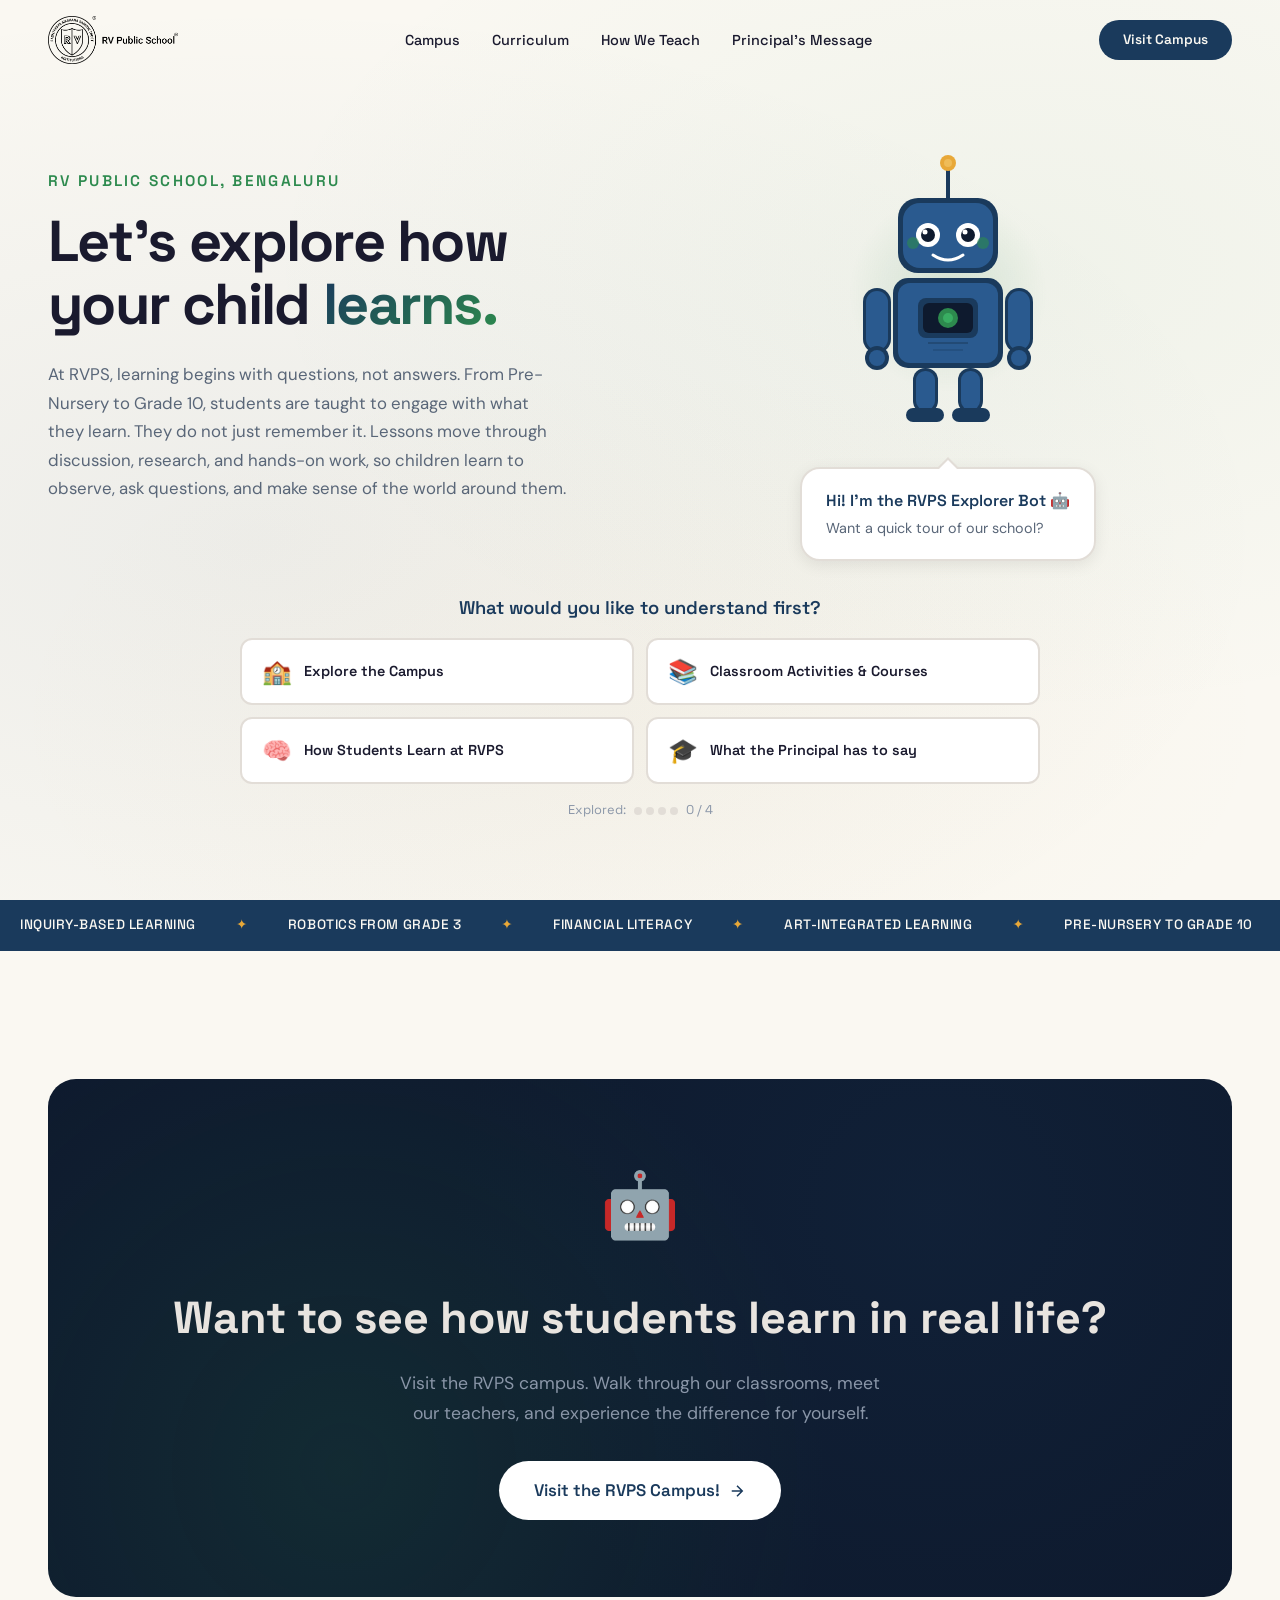
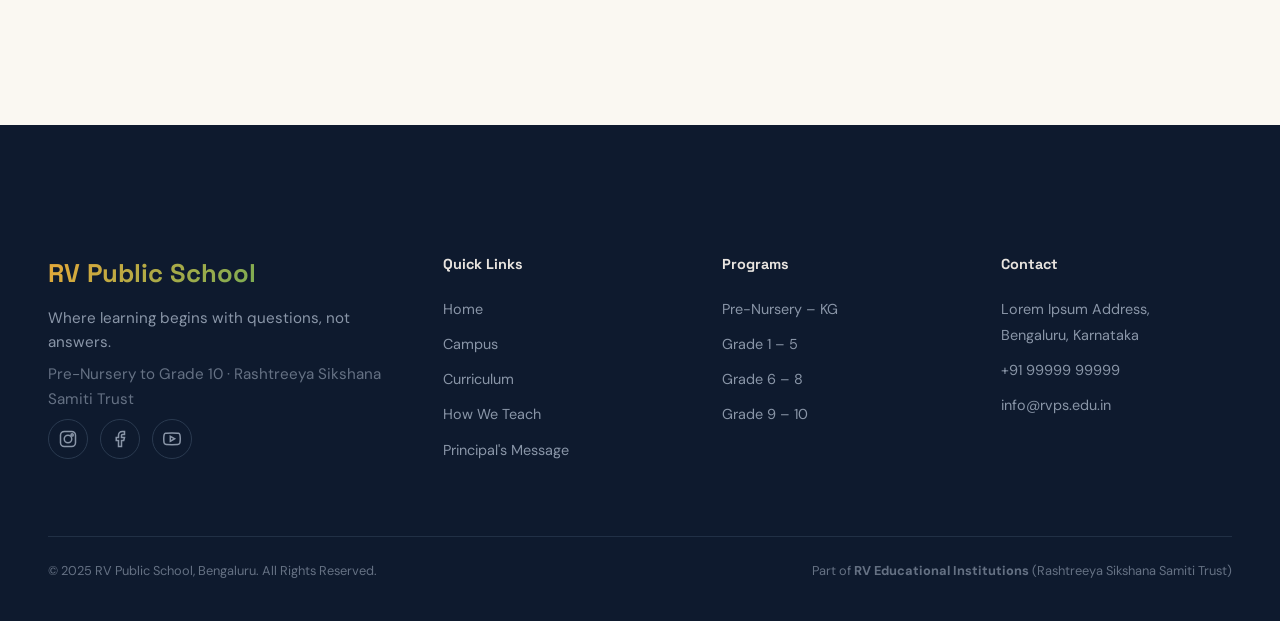
==== commit 7443c572: "Add files via upload" ====
--- a/index.html
+++ b/index.html
@@ -3,9 +3,9 @@
 <head>
   <meta charset="UTF-8">
   <meta name="viewport" content="width=device-width, initial-scale=1.0">
-  <title>RV Public School Bangalore | Inquiry-Based Learning | Pre-Nursery to Grade 10</title>
-  <meta name="description" content="RV Public School (RVPS), Bangalore — Where learning begins with questions, not answers. Inquiry-based education from Pre-Nursery to Grade 10 with robotics, financial literacy, and art-integrated learning.">
-  <meta name="keywords" content="RVPS school, RV Public School Bangalore, inquiry based learning school, robotics school Bangalore, best school Bangalore, Pre-Nursery Bangalore, financial literacy school, art integrated learning">
+  <title>RV Public School Bengaluru | Inquiry-Based Learning | Pre-Nursery to Grade 10</title>
+  <meta name="description" content="RV Public School (RVPS), Bengaluru — Where learning begins with questions, not answers. Inquiry-based education from Pre-Nursery to Grade 10 with robotics, financial literacy, and art-integrated learning.">
+  <meta name="keywords" content="RVPS school, RV Public School Bengaluru, inquiry based learning school, robotics school Bengaluru, best school Bengaluru, Pre-Nursery Bengaluru, financial literacy school, art integrated learning">
   <meta name="author" content="RV Public School">
   <meta name="robots" content="index, follow">
   <meta property="og:title" content="RV Public School | Let's Explore How Your Child Learns">
@@ -23,10 +23,10 @@
     "@type": "School",
     "name": "RV Public School",
     "alternateName": "RVPS",
-    "description": "Inquiry-based learning from Pre-Nursery to Grade 10 in Bangalore. Part of RV Educational Institutions.",
+    "description": "Inquiry-based learning from Pre-Nursery to Grade 10 in Bengaluru. Part of RV Educational Institutions.",
     "address": {
       "@type": "PostalAddress",
-      "addressLocality": "Bangalore",
+      "addressLocality": "Bengaluru",
       "addressRegion": "Karnataka",
       "addressCountry": "IN"
     },
@@ -88,7 +88,7 @@
     <div class="hero-content">
       <!-- Left: Text -->
       <div class="hero-text">
-        <p class="hero-sub">RV Public School, Bangalore</p>
+        <p class="hero-sub">RV Public School, Bengaluru</p>
         <h1 class="hero-headline">
           <span class="word-reveal">Let's</span>
           <span class="word-reveal">explore</span>
@@ -98,7 +98,7 @@
           <span class="word-reveal accent-word">learns.</span>
         </h1>
         <p class="hero-desc">
-          At RVPS, learning begins with questions, not answers. From Pre-Nursery to Grade 10, students are taught to engage with what they learn — not just remember it. Lessons move through discussion, research, and hands-on work, so children learn to observe, ask questions, and make sense of the world around them.
+          At RVPS, learning begins with questions, not answers. From Pre-Nursery to Grade 10, students are taught to engage with what they learn. They do not just remember it. Lessons move through discussion, research, and hands-on work, so children learn to observe, ask questions, and make sense of the world around them.
         </p>
       </div>
 
@@ -259,18 +259,18 @@
       <div class="section-header scroll-reveal">
         <p class="section-subheadline">Step Inside</p>
         <h2 class="section-headline">Our <span class="gradient-text">Campus</span></h2>
-        <p class="section-desc">A thoughtfully designed space where curiosity thrives — from bright classrooms to open play areas, every corner is built for learning.</p>
+        <p class="section-desc">A thoughtfully designed space where curiosity thrives. From bright classrooms to open play areas, every corner is built for learning.</p>
       </div>
 
       <div class="campus-gallery scroll-reveal">
         <div class="campus-photo">
-          <img src="assets/campus-building.png" alt="RVPS Main Building - Modern school campus in Bangalore" loading="lazy">
+          <img src="assets/campus-building.png" alt="RVPS Main Building. Modern school campus in Bengaluru." loading="lazy">
         </div>
         <div class="campus-photo">
-          <img src="assets/campus-garden.png" alt="RVPS Green Campus - Lush gardens and play areas" loading="lazy">
+          <img src="assets/campus-garden.png" alt="RVPS Green Campus. Lush gardens and play areas." loading="lazy">
         </div>
         <div class="campus-photo">
-          <img src="assets/science-lab.png" alt="RVPS Science Lab - Modern lab with microscopes and equipment" loading="lazy">
+          <img src="assets/science-lab.png" alt="RVPS Science Lab. Modern lab with microscopes and equipment." loading="lazy">
         </div>
       </div>
 
@@ -307,16 +307,16 @@
       <div class="section-header scroll-reveal">
         <p class="section-subheadline">What We Teach</p>
         <h2 class="section-headline">Classroom Activities & <span class="gradient-text">Courses</span></h2>
-        <p class="section-desc">From foundational play to advanced problem-solving — every grade has a purpose-built curriculum that goes beyond textbooks.</p>
+        <p class="section-desc">From foundational play to advanced problem-solving. Every grade has a purpose-built curriculum that goes beyond textbooks.</p>
       </div>
 
       <!-- Grade Tabs -->
       <div class="curriculum-tabs scroll-reveal" id="curriculum-tabs">
-        <button class="curr-tab active" data-panel="panel-pn" id="tab-pn">Pre-Nursery – KG</button>
-        <button class="curr-tab" data-panel="panel-g1" id="tab-g1">Grade 1 – 2</button>
-        <button class="curr-tab" data-panel="panel-g3" id="tab-g3">Grade 3 – 5</button>
-        <button class="curr-tab" data-panel="panel-g6" id="tab-g6">Grade 6 – 8</button>
-        <button class="curr-tab" data-panel="panel-g9" id="tab-g9">Grade 9 – 10</button>
+        <button class="curr-tab active" data-panel="panel-pn" id="tab-pn">Pre-Nursery. KG.</button>
+        <button class="curr-tab" data-panel="panel-g1" id="tab-g1">Grade 1. Grade 2.</button>
+        <button class="curr-tab" data-panel="panel-g3" id="tab-g3">Grade 3. Grade 5.</button>
+        <button class="curr-tab" data-panel="panel-g6" id="tab-g6">Grade 6. Grade 8.</button>
+        <button class="curr-tab" data-panel="panel-g9" id="tab-g9">Grade 9. Grade 10.</button>
       </div>
 
       <!-- Panels -->
@@ -336,14 +336,14 @@
           </div>
           <div class="activity-card scroll-reveal">
             <div class="activity-icon">📖</div>
-            <h4>Story-Based Learning</h4>
+            <h4>Story. Based Learning.</h4>
             <p>Stories become starting points for learning. Children discuss, role-play, and build vocabulary through narrative exploration.</p>
             <span class="activity-tag tag-core">Core Learning</span>
           </div>
           <div class="activity-card scroll-reveal">
             <div class="activity-icon">🌱</div>
             <h4>Nature Discovery</h4>
-            <p>Outdoor activities that help little learners observe plants, insects, weather — building early scientific thinking naturally.</p>
+            <p>Outdoor activities that help little learners observe plants, insects, weather. This builds early scientific thinking naturally.</p>
             <span class="activity-tag tag-core">Core Learning</span>
           </div>
         </div>
@@ -359,7 +359,7 @@
           </div>
           <div class="activity-card scroll-reveal">
             <div class="activity-icon">🎭</div>
-            <h4>Art-Integrated Learning</h4>
+            <h4>Art. Integrated Learning.</h4>
             <p>Subjects taught through art, craft, and role-play so that concepts are felt, not just memorized.</p>
             <span class="activity-tag tag-art">Art-Integrated</span>
           </div>
@@ -383,7 +383,7 @@
           <div class="activity-card scroll-reveal">
             <div class="activity-icon">🤖</div>
             <h4>Robotics</h4>
-            <p>Students begin building and programming simple robots — learning coding logic, mechanics, and teamwork from Grade 3 itself.</p>
+            <p>Students begin building and programming simple robots. They learn coding logic, mechanics, and teamwork from Grade 3 onwards.</p>
             <span class="activity-tag tag-robotics">Robotics</span>
           </div>
           <div class="activity-card scroll-reveal">
@@ -395,13 +395,13 @@
           <div class="activity-card scroll-reveal">
             <div class="activity-icon">🔄</div>
             <h4>Barter Learning</h4>
-            <p>A unique system where students trade skills and knowledge — learning negotiation, value assessment, and collaboration.</p>
+            <p>A unique system where students trade skills and knowledge. They learn negotiation, value assessment, and collaboration.</p>
             <span class="activity-tag tag-finance">Barter System</span>
           </div>
           <div class="activity-card scroll-reveal">
             <div class="activity-icon">🎨</div>
-            <h4>Art-Integrated Projects</h4>
-            <p>Science through sculpture, maths through architecture, history through drama — subjects merge with creative expression.</p>
+            <h4>Art. Integrated Projects.</h4>
+            <p>Science through sculpture, maths through architecture, history through drama. Subjects merge with creative expression.</p>
             <span class="activity-tag tag-art">Art-Integrated</span>
           </div>
         </div>
@@ -417,8 +417,8 @@
           </div>
           <div class="activity-card scroll-reveal">
             <div class="activity-icon">🔬</div>
-            <h4>Lab-Based Science</h4>
-            <p>Hands-on experiments in physics, chemistry, and biology labs — students hypothesize, test, and document findings.</p>
+            <h4>Lab. Based Science.</h4>
+            <p>Hands-on experiments in physics, chemistry, and biology labs. Students hypothesize, test, and document findings.</p>
             <span class="activity-tag tag-core">Core Learning</span>
           </div>
           <div class="activity-card scroll-reveal">
@@ -447,7 +447,7 @@
           <div class="activity-card scroll-reveal">
             <div class="activity-icon">💻</div>
             <h4>Advanced Technology</h4>
-            <p>Web development, app design, data analysis — students build real projects that go on their portfolio.</p>
+            <p>Web development, app design, and data analysis. Students build real projects that go on their portfolio.</p>
             <span class="activity-tag tag-robotics">Technology</span>
           </div>
           <div class="activity-card scroll-reveal">
@@ -487,7 +487,7 @@
       <div class="section-header scroll-reveal">
         <p class="section-subheadline">Our Approach</p>
         <h2 class="section-headline">How Students <span class="gradient-text">Learn</span> at RVPS</h2>
-        <p class="section-desc">We don't hand students answers — we teach them how to find their own. Here's the thinking process we nurture.</p>
+        <p class="section-desc">We don't hand students answers. We teach them how to find their own. Here's the thinking process we nurture.</p>
       </div>
 
       <!-- Learning Flow Visualization -->
@@ -521,16 +521,16 @@
       <!-- Learning Detail Cards -->
       <div class="learning-details scroll-reveal">
         <div class="learning-card">
-          <h4>🧭 Inquiry-Based Learning</h4>
-          <p>Every lesson starts with a question. Students aren't told what to think — they're guided to discover answers through observation, discussion, and exploration. This builds genuine understanding, not surface-level memorization.</p>
+          <h4>🧭 Inquiry. Based Learning.</h4>
+          <p>Every lesson starts with a question. Students aren't told what to think. They are guided to discover answers through observation, discussion, and exploration.</p>
         </div>
         <div class="learning-card">
           <h4>🤝 Collaborative Thinking</h4>
           <p>Students work in small groups, sharing perspectives and challenging each other's ideas. They learn that knowledge isn't just about getting the right answer — it's about understanding why it's right.</p>
         </div>
         <div class="learning-card">
-          <h4>🔬 Hands-On Research</h4>
-          <p>From simple experiments in primary school to structured research projects in middle school, students learn to gather data, form hypotheses, and draw conclusions from evidence — skills that last a lifetime.</p>
+          <h4>🔬 Hands. On Research.</h4>
+          <p>From simple experiments in primary school to structured research projects in middle school, students learn to gather data, form hypotheses, and draw conclusions from evidence. These are skills that last a lifetime.</p>
         </div>
         <div class="learning-card">
           <h4>🎯 Independent Mindset</h4>
@@ -651,14 +651,14 @@
         <div class="footer-links">
           <h3>Contact</h3>
           <ul>
-            <li><a href="#">Lorem Ipsum Address,<br>Bangalore, Karnataka</a></li>
+            <li><a href="#">Lorem Ipsum Address,<br>Bengaluru, Karnataka</a></li>
             <li><a href="tel:+919999999999">+91 99999 99999</a></li>
             <li><a href="mailto:info@rvps.edu.in">info@rvps.edu.in</a></li>
           </ul>
         </div>
       </div>
       <div class="footer-bottom">
-        <p>&copy; 2025 RV Public School, Bangalore. All Rights Reserved.</p>
+        <p>&copy; 2025 RV Public School, Bengaluru. All Rights Reserved.</p>
         <p>Part of <strong>RV Educational Institutions</strong> (Rashtreeya Sikshana Samiti Trust)</p>
       </div>
     </div>
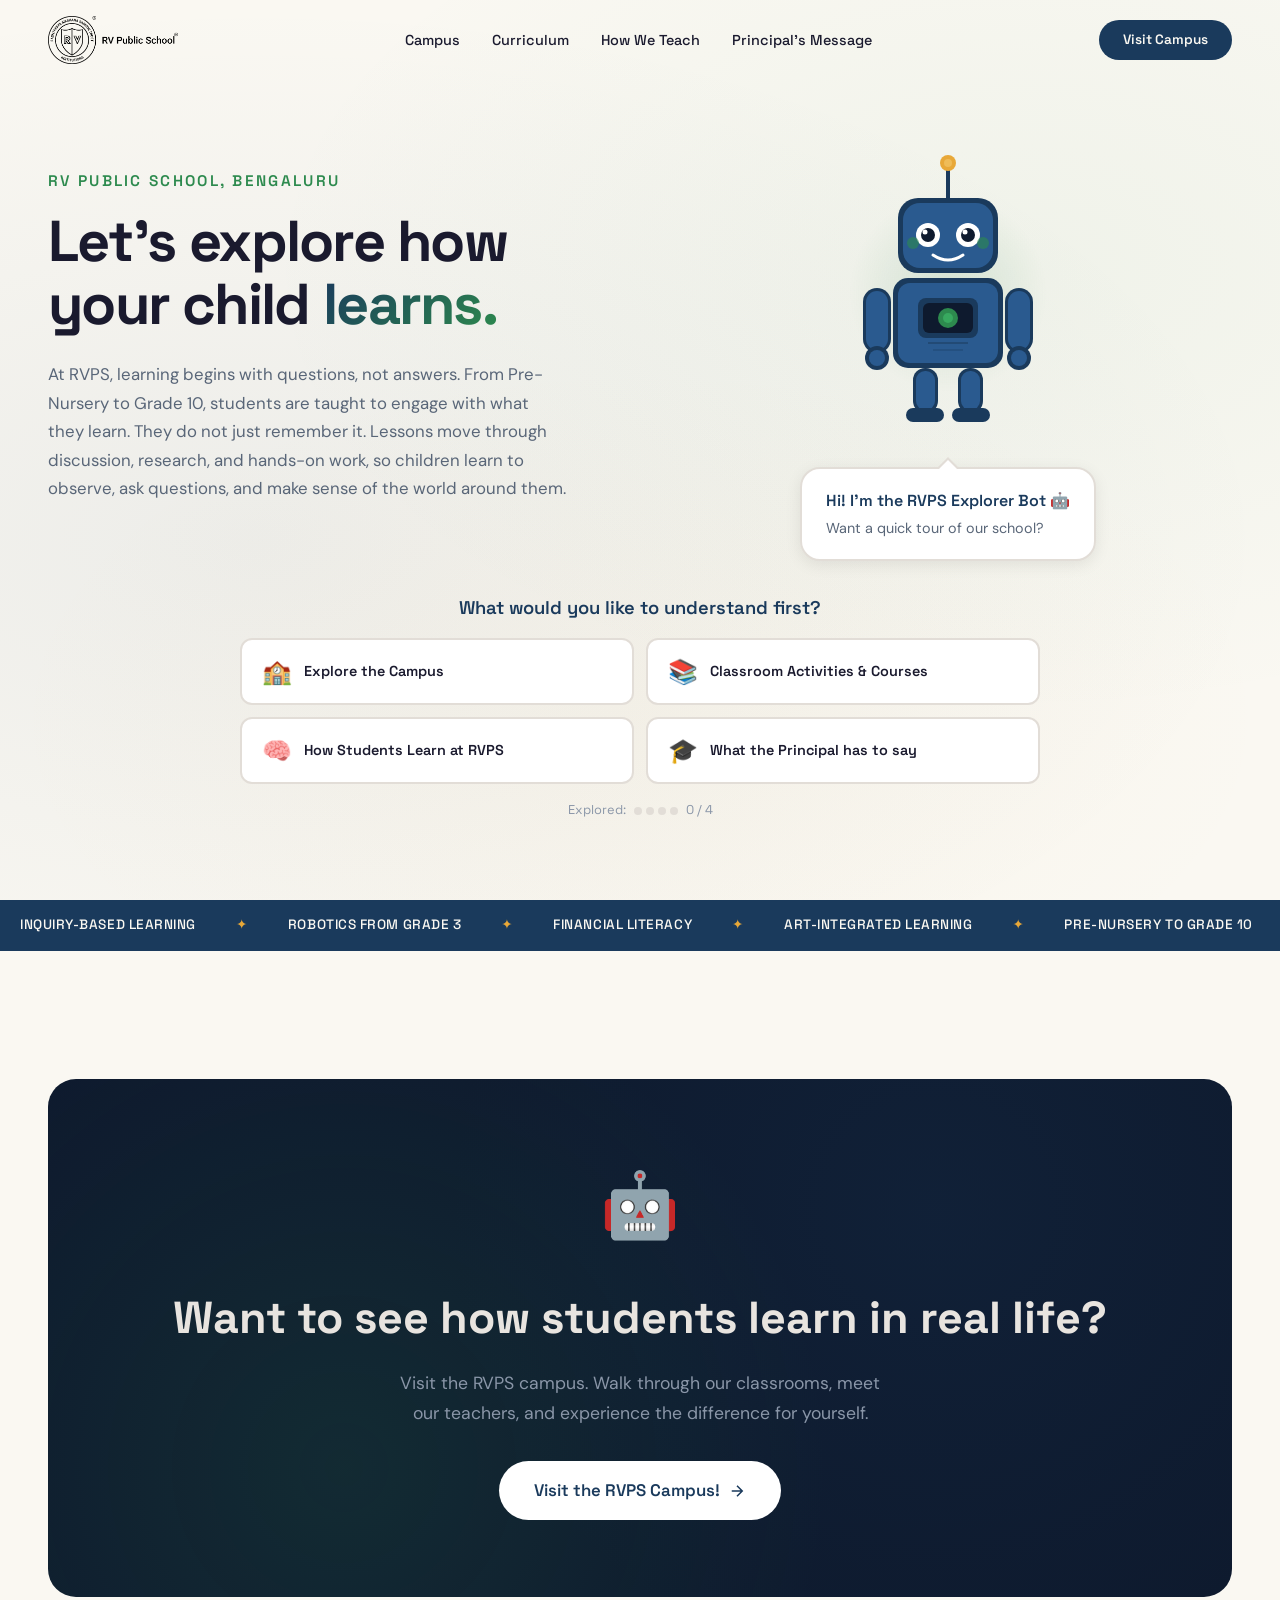
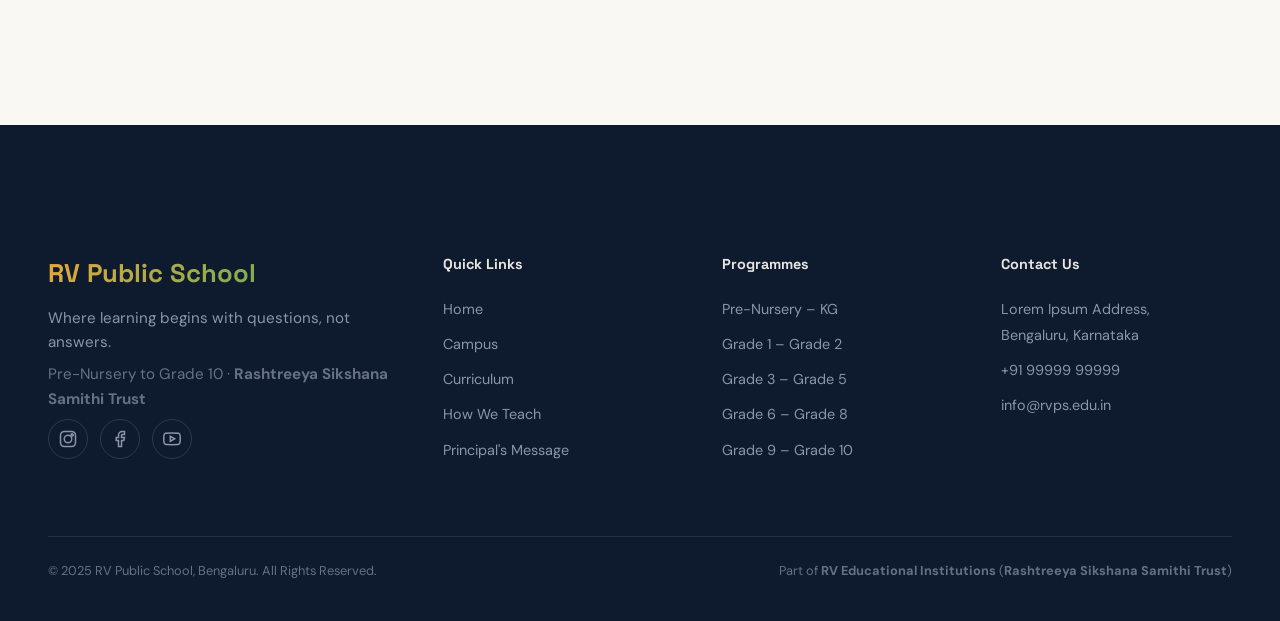
==== commit 3420e873: "Add files via upload" ====
--- a/index.html
+++ b/index.html
@@ -253,7 +253,7 @@
     <div class="container">
       <div class="mascot-inline scroll-reveal">
         <div class="mascot-inline-icon">🤖</div>
-        <p class="mascot-inline-text">"Students learn best in the right environment. Let me show you around our campus."</p>
+        <p class="mascot-inline-text">Students learn best in the right environment. Let me show you around our campus.</p>
       </div>
 
       <div class="section-header scroll-reveal">
@@ -301,7 +301,7 @@
     <div class="container">
       <div class="mascot-inline scroll-reveal">
         <div class="mascot-inline-icon">🤖</div>
-        <p class="mascot-inline-text">"Each stage is designed around how children actually learn at that age. Take a look!"</p>
+        <p class="mascot-inline-text">Each stage is designed around how children actually learn at that age. Take a look!</p>
       </div>
 
       <div class="section-header scroll-reveal">
@@ -312,11 +312,11 @@
 
       <!-- Grade Tabs -->
       <div class="curriculum-tabs scroll-reveal" id="curriculum-tabs">
-        <button class="curr-tab active" data-panel="panel-pn" id="tab-pn">Pre-Nursery. KG.</button>
-        <button class="curr-tab" data-panel="panel-g1" id="tab-g1">Grade 1. Grade 2.</button>
-        <button class="curr-tab" data-panel="panel-g3" id="tab-g3">Grade 3. Grade 5.</button>
-        <button class="curr-tab" data-panel="panel-g6" id="tab-g6">Grade 6. Grade 8.</button>
-        <button class="curr-tab" data-panel="panel-g9" id="tab-g9">Grade 9. Grade 10.</button>
+        <button class="curr-tab active" data-panel="panel-pn" id="tab-pn">Pre-Nursery – KG</button>
+        <button class="curr-tab" data-panel="panel-g1" id="tab-g1">Grade 1 – Grade 2</button>
+        <button class="curr-tab" data-panel="panel-g3" id="tab-g3">Grade 3 – Grade 5</button>
+        <button class="curr-tab" data-panel="panel-g6" id="tab-g6">Grade 6 – Grade 8</button>
+        <button class="curr-tab" data-panel="panel-g9" id="tab-g9">Grade 9 – Grade 10</button>
       </div>
 
       <!-- Panels -->
@@ -336,7 +336,7 @@
           </div>
           <div class="activity-card scroll-reveal">
             <div class="activity-icon">📖</div>
-            <h4>Story. Based Learning.</h4>
+            <h4>Story-based Learning</h4>
             <p>Stories become starting points for learning. Children discuss, role-play, and build vocabulary through narrative exploration.</p>
             <span class="activity-tag tag-core">Core Learning</span>
           </div>
@@ -359,7 +359,7 @@
           </div>
           <div class="activity-card scroll-reveal">
             <div class="activity-icon">🎭</div>
-            <h4>Art. Integrated Learning.</h4>
+            <h4>Art-Integrated Learning</h4>
             <p>Subjects taught through art, craft, and role-play so that concepts are felt, not just memorized.</p>
             <span class="activity-tag tag-art">Art-Integrated</span>
           </div>
@@ -400,7 +400,7 @@
           </div>
           <div class="activity-card scroll-reveal">
             <div class="activity-icon">🎨</div>
-            <h4>Art. Integrated Projects.</h4>
+            <h4>Art-Integrated Projects</h4>
             <p>Science through sculpture, maths through architecture, history through drama. Subjects merge with creative expression.</p>
             <span class="activity-tag tag-art">Art-Integrated</span>
           </div>
@@ -417,7 +417,7 @@
           </div>
           <div class="activity-card scroll-reveal">
             <div class="activity-icon">🔬</div>
-            <h4>Lab. Based Science.</h4>
+            <h4>Lab-Based Science</h4>
             <p>Hands-on experiments in physics, chemistry, and biology labs. Students hypothesize, test, and document findings.</p>
             <span class="activity-tag tag-core">Core Learning</span>
           </div>
@@ -481,7 +481,7 @@
     <div class="container">
       <div class="mascot-inline scroll-reveal">
         <div class="mascot-inline-icon">🤖</div>
-        <p class="mascot-inline-text">"Questions lead to discovery here. Let me show you the learning journey at RVPS."</p>
+        <p class="mascot-inline-text">Questions lead to discovery here. Let me show you the learning journey at RVPS.</p>
       </div>
 
       <div class="section-header scroll-reveal">
@@ -521,15 +521,15 @@
       <!-- Learning Detail Cards -->
       <div class="learning-details scroll-reveal">
         <div class="learning-card">
-          <h4>🧭 Inquiry. Based Learning.</h4>
+          <h4>🧭 Inquiry-based Learning</h4>
           <p>Every lesson starts with a question. Students aren't told what to think. They are guided to discover answers through observation, discussion, and exploration.</p>
         </div>
         <div class="learning-card">
           <h4>🤝 Collaborative Thinking</h4>
-          <p>Students work in small groups, sharing perspectives and challenging each other's ideas. They learn that knowledge isn't just about getting the right answer — it's about understanding why it's right.</p>
+          <p>Students work in small groups, sharing perspectives and challenging each other's ideas. They learn that knowledge isn't just about getting the right answer; it's about understanding why it's right.</p>
         </div>
         <div class="learning-card">
-          <h4>🔬 Hands. On Research.</h4>
+          <h4>🔬 Hands-on Research</h4>
           <p>From simple experiments in primary school to structured research projects in middle school, students learn to gather data, form hypotheses, and draw conclusions from evidence. These are skills that last a lifetime.</p>
         </div>
         <div class="learning-card">
@@ -554,7 +554,7 @@
     <div class="container">
       <div class="mascot-inline scroll-reveal">
         <div class="mascot-inline-icon">🤖</div>
-        <p class="mascot-inline-text">"Here's what our Principal has to say about the vision behind RVPS."</p>
+        <p class="mascot-inline-text">Here's what our Principal has to say about the vision behind RVPS.</p>
       </div>
 
       <div class="section-header scroll-reveal">
@@ -568,13 +568,13 @@
         </div>
         <div class="principal-content">
           <blockquote>
-            "At RV Public School, we believe every child is born curious. Our role as educators is not to fill their minds with information, but to kindle the flame of inquiry that already exists within them.
+            At RV Public School, we believe every child is born curious. Our role as educators is not to fill their minds with information, but to kindle the flame of inquiry that already exists within them.
             <br><br>
             We have built RVPS around a simple principle: if children learn how to think, they can learn anything. Our curriculum is designed to encourage questioning, foster collaboration, and develop the independent thinking skills that will serve them throughout their lives.
             <br><br>
             From robotics and financial literacy to art-integrated learning and research-based projects, every element of our school is purposefully designed to prepare children not just for exams, but for the world beyond them.
             <br><br>
-            I invite you to visit our campus, meet our teachers, and see for yourself how learning comes alive at RVPS."
+            I invite you to visit our campus, meet our teachers, and see for yourself how learning comes alive at RVPS.
           </blockquote>
           <p class="principal-name">Lorem Ipsum</p>
           <p class="principal-title">Principal, RV Public School</p>
@@ -616,7 +616,7 @@
         <div class="footer-brand">
           <h2>RV Public School</h2>
           <p>Where learning begins with questions, not answers.</p>
-          <p class="footer-trust">Pre-Nursery to Grade 10 · Rashtreeya Sikshana Samiti Trust</p>
+          <p class="footer-trust">Pre-Nursery to Grade 10 &middot; <strong>Rashtreeya Sikshana Samithi Trust</strong></p>
           <div class="footer-socials">
             <a href="#" aria-label="Instagram" class="social-link" id="social-insta">
               <svg viewBox="0 0 24 24" fill="none" stroke="currentColor" stroke-width="2"><rect x="2" y="2" width="20" height="20" rx="5"/><circle cx="12" cy="12" r="5"/><circle cx="17.5" cy="6.5" r="1.5"/></svg>
@@ -640,16 +640,17 @@
           </ul>
         </div>
         <div class="footer-links">
-          <h3>Programs</h3>
+          <h3>Programmes</h3>
           <ul>
             <li><a href="#section-curriculum">Pre-Nursery – KG</a></li>
-            <li><a href="#section-curriculum">Grade 1 – 5</a></li>
-            <li><a href="#section-curriculum">Grade 6 – 8</a></li>
-            <li><a href="#section-curriculum">Grade 9 – 10</a></li>
+            <li><a href="#section-curriculum">Grade 1 – Grade 2</a></li>
+            <li><a href="#section-curriculum">Grade 3 – Grade 5</a></li>
+            <li><a href="#section-curriculum">Grade 6 – Grade 8</a></li>
+            <li><a href="#section-curriculum">Grade 9 – Grade 10</a></li>
           </ul>
         </div>
         <div class="footer-links">
-          <h3>Contact</h3>
+          <h3>Contact Us</h3>
           <ul>
             <li><a href="#">Lorem Ipsum Address,<br>Bengaluru, Karnataka</a></li>
             <li><a href="tel:+919999999999">+91 99999 99999</a></li>
@@ -659,7 +660,7 @@
       </div>
       <div class="footer-bottom">
         <p>&copy; 2025 RV Public School, Bengaluru. All Rights Reserved.</p>
-        <p>Part of <strong>RV Educational Institutions</strong> (Rashtreeya Sikshana Samiti Trust)</p>
+        <p>Part of <strong>RV Educational Institutions</strong> (<strong>Rashtreeya Sikshana Samithi Trust</strong>)</p>
       </div>
     </div>
   </footer>
--- a/styles.css
+++ b/styles.css
@@ -388,7 +388,7 @@
 
 /* SVG Robot Container */
 .robot-container {
-  width: 260px;
+  width: 320px;
   height: 300px;
   position: relative;
   margin-bottom: 1.5rem;
@@ -397,6 +397,7 @@
 .robot-svg {
   width: 100%;
   height: 100%;
+  overflow: visible;
 }
 
 /* Robot Assembly Animation */
@@ -444,8 +445,8 @@
   animation: robotHeadBob 3s ease-in-out infinite;
 }
 .robot-svg.assembled .robot-arm-right {
-  animation: robotWave 2s ease-in-out infinite;
-  transform-origin: left top;
+  animation: robotWave 1.6s ease-in-out infinite;
+  transform-origin: 201px 145px;
 }
 
 /* Robot eye blink */
@@ -1304,9 +1305,13 @@
   50% { transform: translateY(-6px); }
 }
 @keyframes robotWave {
-  0%, 100% { transform: rotate(0deg); }
-  25% { transform: rotate(-10deg); }
-  75% { transform: rotate(10deg); }
+  0%   { transform: rotate(-115deg); }
+  15%  { transform: rotate(-95deg); }
+  30%  { transform: rotate(-120deg); }
+  45%  { transform: rotate(-95deg); }
+  60%  { transform: rotate(-120deg); }
+  75%  { transform: rotate(-100deg); }
+  100% { transform: rotate(-115deg); }
 }
 @keyframes robotBlink {
   0%, 45%, 55%, 100% { transform: scaleY(1); }
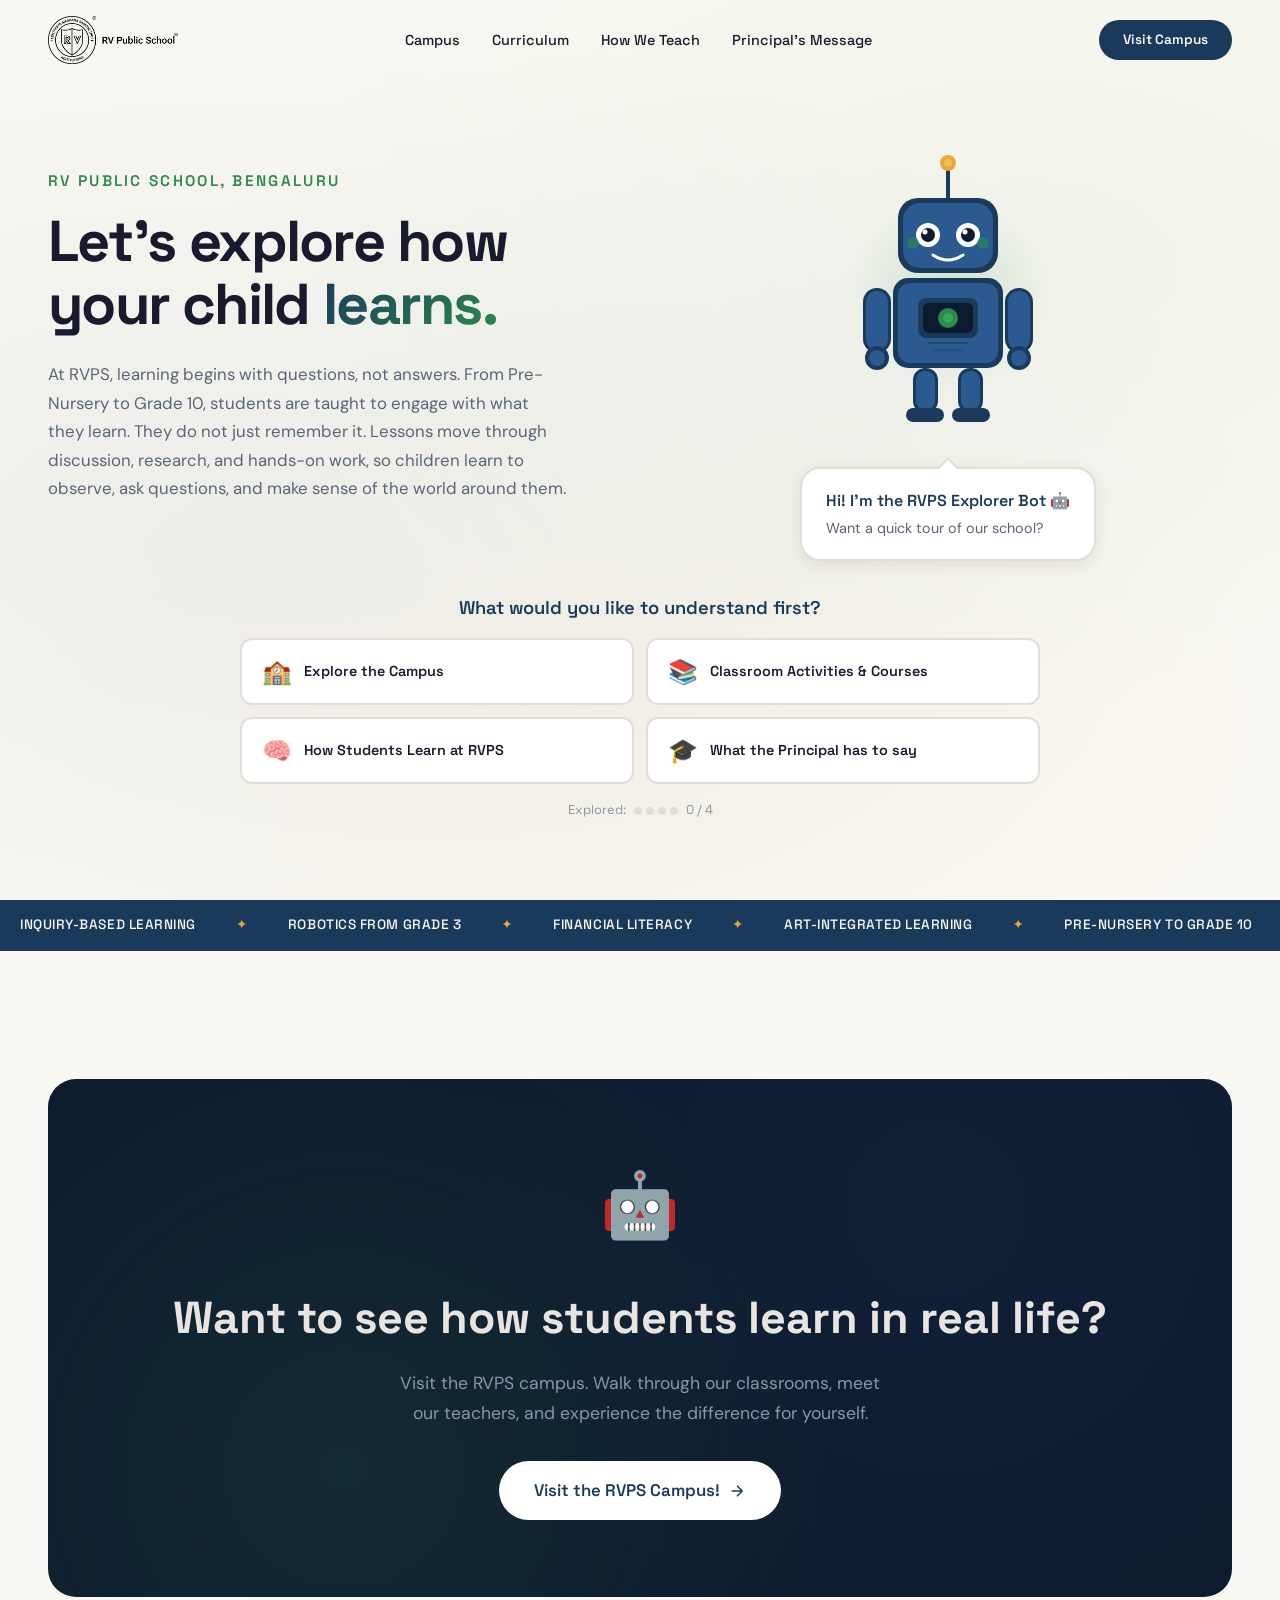
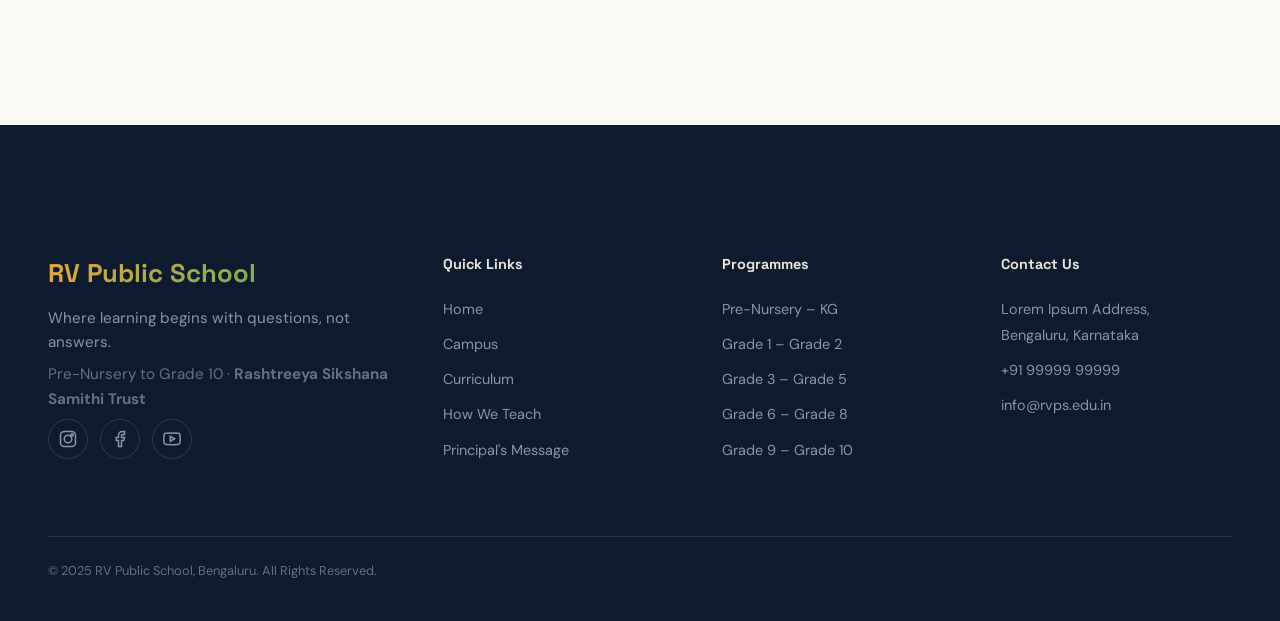
==== commit dee1038e: "Add files via upload" ====
--- a/index.html
+++ b/index.html
@@ -660,7 +660,6 @@
       </div>
       <div class="footer-bottom">
         <p>&copy; 2025 RV Public School, Bengaluru. All Rights Reserved.</p>
-        <p>Part of <strong>RV Educational Institutions</strong> (<strong>Rashtreeya Sikshana Samithi Trust</strong>)</p>
       </div>
     </div>
   </footer>
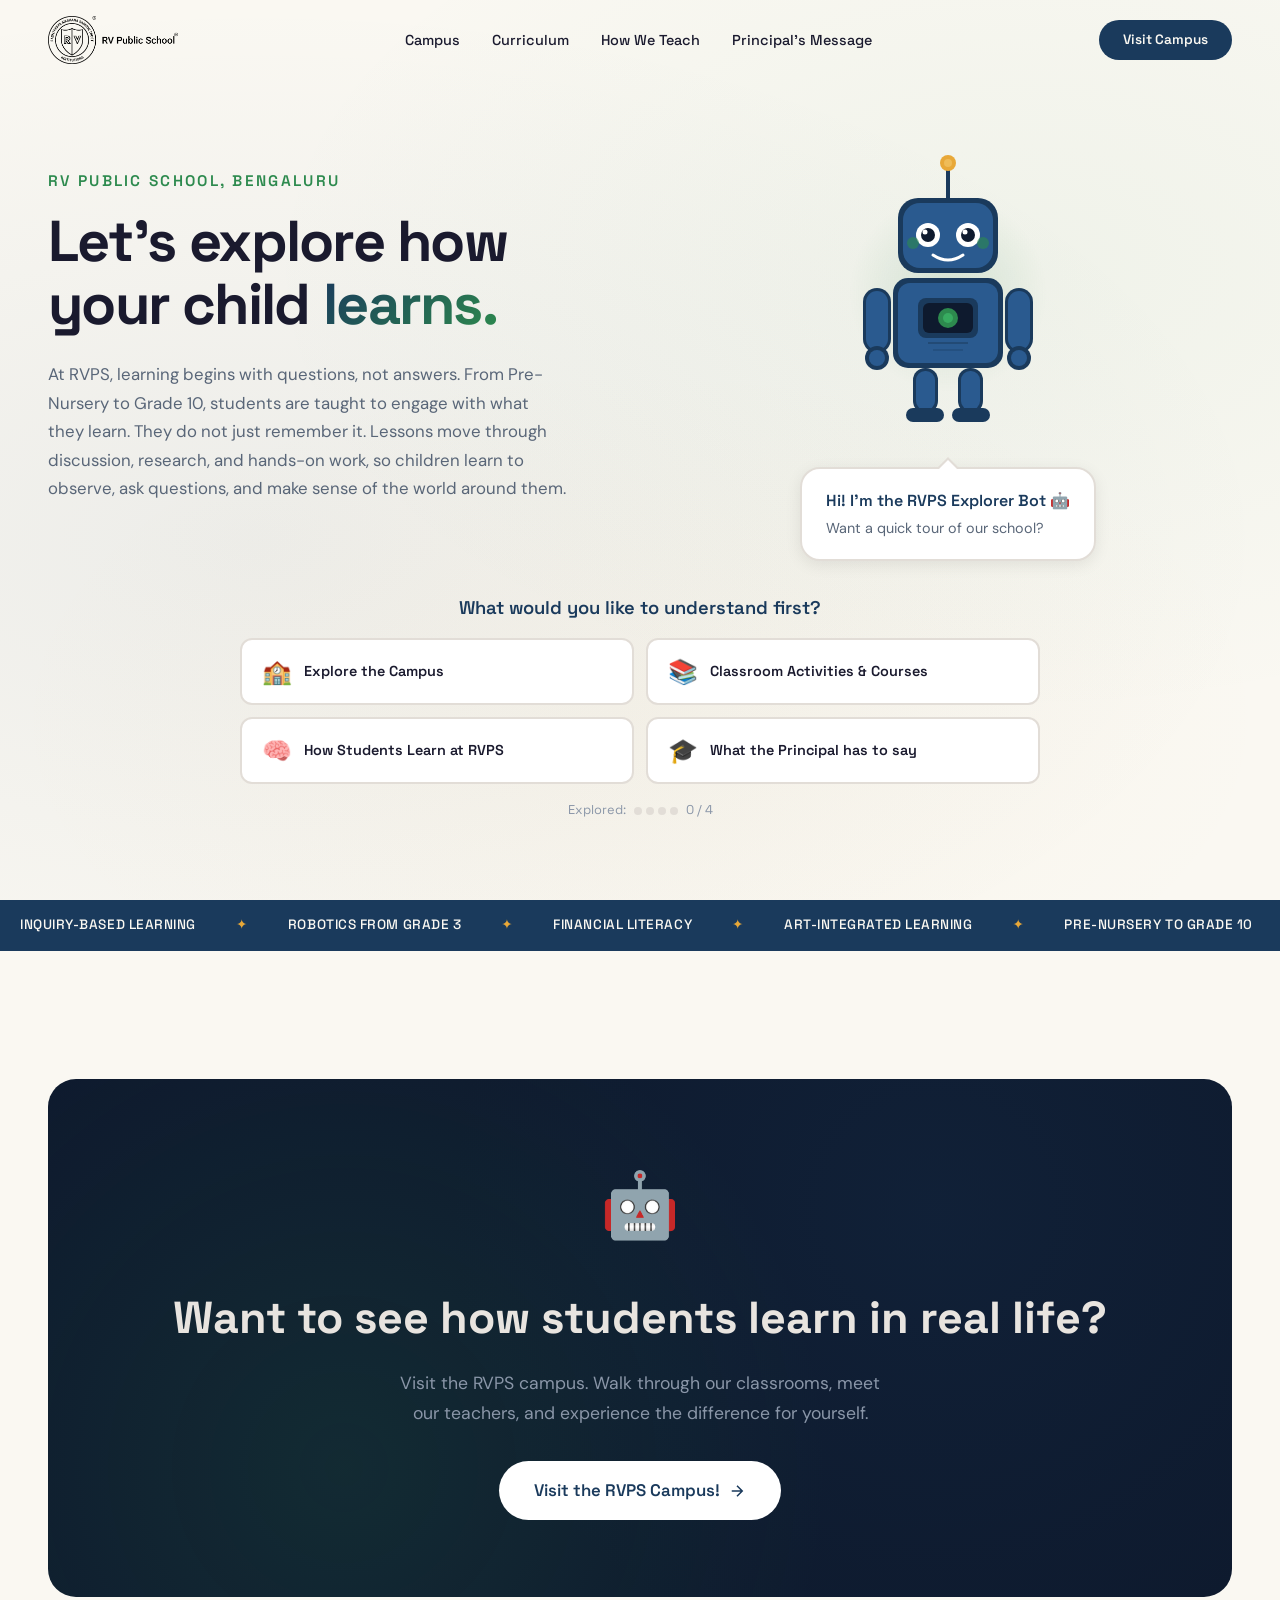
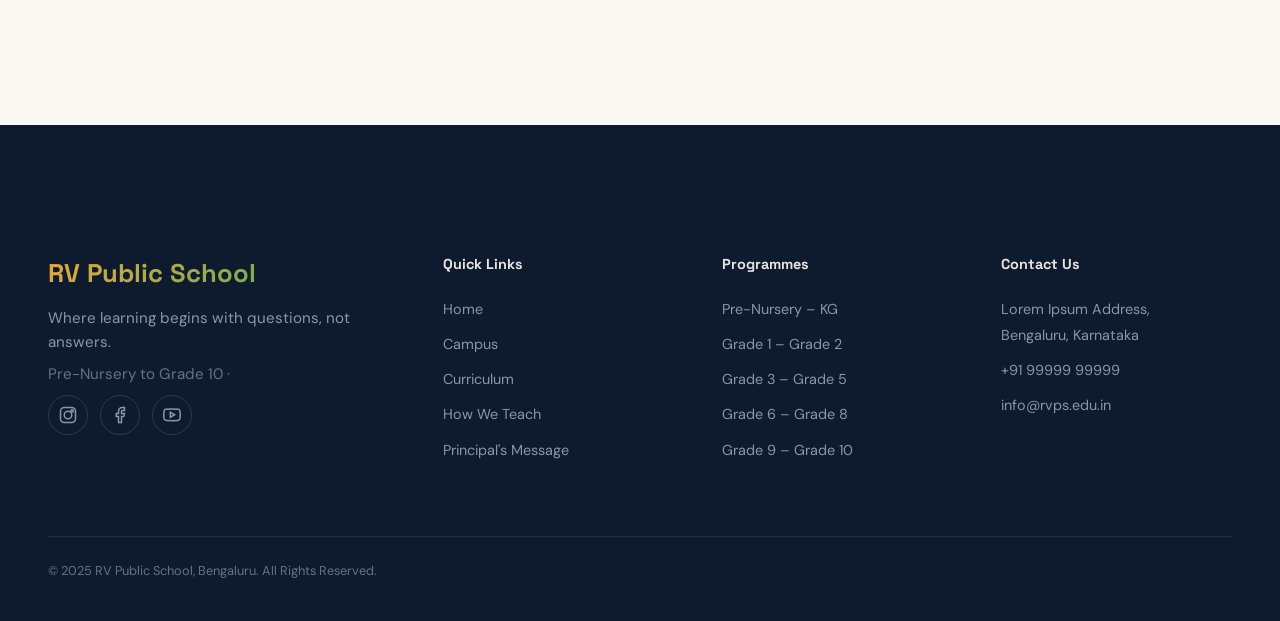
==== commit 45c7612a: "Add files via upload" ====
--- a/index.html
+++ b/index.html
@@ -1,19 +1,25 @@
 <!DOCTYPE html>
 <html lang="en">
+
 <head>
   <meta charset="UTF-8">
   <meta name="viewport" content="width=device-width, initial-scale=1.0">
   <title>RV Public School Bengaluru | Inquiry-Based Learning | Pre-Nursery to Grade 10</title>
-  <meta name="description" content="RV Public School (RVPS), Bengaluru — Where learning begins with questions, not answers. Inquiry-based education from Pre-Nursery to Grade 10 with robotics, financial literacy, and art-integrated learning.">
-  <meta name="keywords" content="RVPS school, RV Public School Bengaluru, inquiry based learning school, robotics school Bengaluru, best school Bengaluru, Pre-Nursery Bengaluru, financial literacy school, art integrated learning">
+  <meta name="description"
+    content="RV Public School (RVPS), Bengaluru — Where learning begins with questions, not answers. Inquiry-based education from Pre-Nursery to Grade 10 with robotics, financial literacy, and art-integrated learning.">
+  <meta name="keywords"
+    content="RVPS school, RV Public School Bengaluru, inquiry based learning school, robotics school Bengaluru, best school Bengaluru, Pre-Nursery Bengaluru, financial literacy school, art integrated learning">
   <meta name="author" content="RV Public School">
   <meta name="robots" content="index, follow">
   <meta property="og:title" content="RV Public School | Let's Explore How Your Child Learns">
-  <meta property="og:description" content="Inquiry-based learning from Pre-Nursery to Grade 10. Robotics from Grade 3, Financial Literacy, Art-Integrated Learning.">
+  <meta property="og:description"
+    content="Inquiry-based learning from Pre-Nursery to Grade 10. Robotics from Grade 3, Financial Literacy, Art-Integrated Learning.">
   <meta property="og:type" content="website">
   <link rel="preconnect" href="https://fonts.googleapis.com">
   <link rel="preconnect" href="https://fonts.gstatic.com" crossorigin>
-  <link href="https://fonts.googleapis.com/css2?family=Space+Grotesk:wght@400;500;600;700&family=DM+Sans:ital,opsz,wght@0,9..40,300;0,9..40,400;0,9..40,500;0,9..40,600;0,9..40,700;1,9..40,400&display=swap" rel="stylesheet">
+  <link
+    href="https://fonts.googleapis.com/css2?family=Space+Grotesk:wght@400;500;600;700&family=DM+Sans:ital,opsz,wght@0,9..40,300;0,9..40,400;0,9..40,500;0,9..40,600;0,9..40,700;1,9..40,400&display=swap"
+    rel="stylesheet">
   <link rel="stylesheet" href="styles.css">
 
   <!-- Schema.org Structured Data -->
@@ -48,6 +54,7 @@
   }
   </script>
 </head>
+
 <body>
   <!-- Scroll Progress Bar -->
   <div id="scroll-progress" aria-hidden="true"></div>
@@ -98,7 +105,9 @@
           <span class="word-reveal accent-word">learns.</span>
         </h1>
         <p class="hero-desc">
-          At RVPS, learning begins with questions, not answers. From Pre-Nursery to Grade 10, students are taught to engage with what they learn. They do not just remember it. Lessons move through discussion, research, and hands-on work, so children learn to observe, ask questions, and make sense of the world around them.
+          At RVPS, learning begins with questions, not answers. From Pre-Nursery to Grade 10, students are taught to
+          engage with what they learn. They do not just remember it. Lessons move through discussion, research, and
+          hands-on work, so children learn to observe, ask questions, and make sense of the world around them.
         </p>
       </div>
 
@@ -110,72 +119,72 @@
           <svg class="robot-svg" id="robot-svg" viewBox="0 0 260 300" fill="none" xmlns="http://www.w3.org/2000/svg">
             <!-- Antenna -->
             <g class="robot-antenna">
-              <line x1="130" y1="25" x2="130" y2="55" stroke="#1a3a5c" stroke-width="4" stroke-linecap="round"/>
-              <circle cx="130" cy="20" r="8" fill="#e8a838"/>
-              <circle cx="130" cy="20" r="4" fill="#f0c060" opacity="0.8"/>
+              <line x1="130" y1="25" x2="130" y2="55" stroke="#1a3a5c" stroke-width="4" stroke-linecap="round" />
+              <circle cx="130" cy="20" r="8" fill="#e8a838" />
+              <circle cx="130" cy="20" r="4" fill="#f0c060" opacity="0.8" />
             </g>
             <!-- Head -->
             <g class="robot-head">
-              <rect x="80" y="55" width="100" height="75" rx="20" fill="#1a3a5c"/>
-              <rect x="85" y="60" width="90" height="65" rx="17" fill="#2a5a8f"/>
+              <rect x="80" y="55" width="100" height="75" rx="20" fill="#1a3a5c" />
+              <rect x="85" y="60" width="90" height="65" rx="17" fill="#2a5a8f" />
               <!-- Eyes -->
               <g class="robot-eye">
-                <circle cx="110" cy="92" r="12" fill="white"/>
-                <circle cx="110" cy="92" r="7" fill="#0e1a2e"/>
-                <circle cx="107" cy="89" r="2.5" fill="white"/>
+                <circle cx="110" cy="92" r="12" fill="white" />
+                <circle cx="110" cy="92" r="7" fill="#0e1a2e" />
+                <circle cx="107" cy="89" r="2.5" fill="white" />
               </g>
               <g class="robot-eye">
-                <circle cx="150" cy="92" r="12" fill="white"/>
-                <circle cx="150" cy="92" r="7" fill="#0e1a2e"/>
-                <circle cx="147" cy="89" r="2.5" fill="white"/>
+                <circle cx="150" cy="92" r="12" fill="white" />
+                <circle cx="150" cy="92" r="7" fill="#0e1a2e" />
+                <circle cx="147" cy="89" r="2.5" fill="white" />
               </g>
               <!-- Smile -->
-              <path d="M115 112 Q130 122 145 112" stroke="white" stroke-width="3" stroke-linecap="round" fill="none"/>
+              <path d="M115 112 Q130 122 145 112" stroke="white" stroke-width="3" stroke-linecap="round" fill="none" />
               <!-- Cheek lights -->
-              <circle cx="95" cy="100" r="6" fill="#2d8a4e" opacity="0.6"/>
-              <circle cx="165" cy="100" r="6" fill="#2d8a4e" opacity="0.6"/>
+              <circle cx="95" cy="100" r="6" fill="#2d8a4e" opacity="0.6" />
+              <circle cx="165" cy="100" r="6" fill="#2d8a4e" opacity="0.6" />
             </g>
             <!-- Body -->
             <g class="robot-body">
-              <rect x="75" y="135" width="110" height="90" rx="15" fill="#1a3a5c"/>
-              <rect x="80" y="140" width="100" height="80" rx="12" fill="#2a5a8f"/>
+              <rect x="75" y="135" width="110" height="90" rx="15" fill="#1a3a5c" />
+              <rect x="80" y="140" width="100" height="80" rx="12" fill="#2a5a8f" />
               <!-- Chest panel -->
-              <rect x="100" y="155" width="60" height="40" rx="8" fill="#1a3a5c"/>
-              <rect x="105" y="160" width="50" height="30" rx="6" fill="#0e1a2e"/>
+              <rect x="100" y="155" width="60" height="40" rx="8" fill="#1a3a5c" />
+              <rect x="105" y="160" width="50" height="30" rx="6" fill="#0e1a2e" />
               <!-- Heart/core -->
-              <circle cx="130" cy="175" r="10" fill="#2d8a4e"/>
+              <circle cx="130" cy="175" r="10" fill="#2d8a4e" />
               <circle cx="130" cy="175" r="5" fill="#3aaf63">
-                <animate attributeName="opacity" values="1;0.4;1" dur="2s" repeatCount="indefinite"/>
+                <animate attributeName="opacity" values="1;0.4;1" dur="2s" repeatCount="indefinite" />
               </circle>
               <!-- Panel lines -->
-              <line x1="110" y1="200" x2="150" y2="200" stroke="#1a3a5c" stroke-width="2" opacity="0.5"/>
-              <line x1="115" y1="207" x2="145" y2="207" stroke="#1a3a5c" stroke-width="2" opacity="0.3"/>
+              <line x1="110" y1="200" x2="150" y2="200" stroke="#1a3a5c" stroke-width="2" opacity="0.5" />
+              <line x1="115" y1="207" x2="145" y2="207" stroke="#1a3a5c" stroke-width="2" opacity="0.3" />
             </g>
             <!-- Left Arm -->
             <g class="robot-arm-left">
-              <rect x="45" y="145" width="28" height="65" rx="14" fill="#1a3a5c"/>
-              <rect x="48" y="148" width="22" height="59" rx="11" fill="#2a5a8f"/>
+              <rect x="45" y="145" width="28" height="65" rx="14" fill="#1a3a5c" />
+              <rect x="48" y="148" width="22" height="59" rx="11" fill="#2a5a8f" />
               <!-- Hand -->
-              <circle cx="59" cy="215" r="12" fill="#1a3a5c"/>
-              <circle cx="59" cy="215" r="8" fill="#2a5a8f"/>
+              <circle cx="59" cy="215" r="12" fill="#1a3a5c" />
+              <circle cx="59" cy="215" r="8" fill="#2a5a8f" />
             </g>
             <!-- Right Arm (waving) -->
             <g class="robot-arm-right">
-              <rect x="187" y="145" width="28" height="65" rx="14" fill="#1a3a5c"/>
-              <rect x="190" y="148" width="22" height="59" rx="11" fill="#2a5a8f"/>
+              <rect x="187" y="145" width="28" height="65" rx="14" fill="#1a3a5c" />
+              <rect x="190" y="148" width="22" height="59" rx="11" fill="#2a5a8f" />
               <!-- Hand -->
-              <circle cx="201" cy="215" r="12" fill="#1a3a5c"/>
-              <circle cx="201" cy="215" r="8" fill="#2a5a8f"/>
+              <circle cx="201" cy="215" r="12" fill="#1a3a5c" />
+              <circle cx="201" cy="215" r="8" fill="#2a5a8f" />
             </g>
             <!-- Legs -->
             <g class="robot-legs">
-              <rect x="95" y="225" width="25" height="45" rx="12" fill="#1a3a5c"/>
-              <rect x="98" y="228" width="19" height="39" rx="9" fill="#2a5a8f"/>
-              <rect x="140" y="225" width="25" height="45" rx="12" fill="#1a3a5c"/>
-              <rect x="143" y="228" width="19" height="39" rx="9" fill="#2a5a8f"/>
+              <rect x="95" y="225" width="25" height="45" rx="12" fill="#1a3a5c" />
+              <rect x="98" y="228" width="19" height="39" rx="9" fill="#2a5a8f" />
+              <rect x="140" y="225" width="25" height="45" rx="12" fill="#1a3a5c" />
+              <rect x="143" y="228" width="19" height="39" rx="9" fill="#2a5a8f" />
               <!-- Feet -->
-              <rect x="88" y="265" width="38" height="14" rx="7" fill="#1a3a5c"/>
-              <rect x="134" y="265" width="38" height="14" rx="7" fill="#1a3a5c"/>
+              <rect x="88" y="265" width="38" height="14" rx="7" fill="#1a3a5c" />
+              <rect x="134" y="265" width="38" height="14" rx="7" fill="#1a3a5c" />
             </g>
           </svg>
         </div>
@@ -253,35 +262,43 @@
     <div class="container">
       <div class="mascot-inline scroll-reveal">
         <div class="mascot-inline-icon">🤖</div>
-        <p class="mascot-inline-text">Students learn best in the right environment. Let me show you around our campus.</p>
+        <p class="mascot-inline-text">Students learn best in the right environment. Let me show you around our campus.
+        </p>
       </div>
 
       <div class="section-header scroll-reveal">
         <p class="section-subheadline">Step Inside</p>
         <h2 class="section-headline">Our <span class="gradient-text">Campus</span></h2>
-        <p class="section-desc">A thoughtfully designed space where curiosity thrives. From bright classrooms to open play areas, every corner is built for learning.</p>
+        <p class="section-desc">A thoughtfully designed space where curiosity thrives. From bright classrooms to open
+          play areas, every corner is built for learning.</p>
       </div>
 
       <div class="campus-gallery scroll-reveal">
         <div class="campus-photo">
-          <img src="assets/campus-building.png" alt="RVPS Main Building. Modern school campus in Bengaluru." loading="lazy">
+          <img src="assets/campus-building.png" alt="RVPS Main Building. Modern school campus in Bengaluru."
+            loading="lazy">
         </div>
         <div class="campus-photo">
           <img src="assets/campus-garden.png" alt="RVPS Green Campus. Lush gardens and play areas." loading="lazy">
         </div>
         <div class="campus-photo">
-          <img src="assets/science-lab.png" alt="RVPS Science Lab. Modern lab with microscopes and equipment." loading="lazy">
+          <img src="assets/science-lab.png" alt="RVPS Science Lab. Modern lab with microscopes and equipment."
+            loading="lazy">
         </div>
       </div>
 
       <div class="campus-map scroll-reveal">
-        <iframe src="https://www.google.com/maps/embed?pb=!1m18!1m12!1m3!1d3888.5!2d77.5!3d12.95!2m3!1f0!2f0!3f0!3m2!1i1024!2i768!4f13.1!3m3!1m2!1s0x0%3A0x0!2zMTLCsDU3JzAwLjAiTiA3N8KwMzAnMDAuMCJF!5e0!3m2!1sen!2sin!4v1000000000" allowfullscreen="" loading="lazy" title="RVPS Location on Google Maps"></iframe>
+        <iframe
+          src="https://www.google.com/maps/embed?pb=!1m18!1m12!1m3!1d3888.5!2d77.5!3d12.95!2m3!1f0!2f0!3f0!3m2!1i1024!2i768!4f13.1!3m3!1m2!1s0x0%3A0x0!2zMTLCsDU3JzAwLjAiTiA3N8KwMzAnMDAuMCJF!5e0!3m2!1sen!2sin!4v1000000000"
+          allowfullscreen="" loading="lazy" title="RVPS Location on Google Maps"></iframe>
       </div>
 
       <div class="campus-cta scroll-reveal">
         <a href="#" class="btn btn-primary btn-lg" id="visit-campus-btn">
           <span>Schedule a Campus Visit</span>
-          <svg viewBox="0 0 24 24" fill="none" stroke="currentColor" stroke-width="2"><path d="M5 12h14M12 5l7 7-7 7"/></svg>
+          <svg viewBox="0 0 24 24" fill="none" stroke="currentColor" stroke-width="2">
+            <path d="M5 12h14M12 5l7 7-7 7" />
+          </svg>
         </a>
       </div>
     </div>
@@ -301,13 +318,15 @@
     <div class="container">
       <div class="mascot-inline scroll-reveal">
         <div class="mascot-inline-icon">🤖</div>
-        <p class="mascot-inline-text">Each stage is designed around how children actually learn at that age. Take a look!</p>
+        <p class="mascot-inline-text">Each stage is designed around how children actually learn at that age. Take a
+          look!</p>
       </div>
 
       <div class="section-header scroll-reveal">
         <p class="section-subheadline">What We Teach</p>
         <h2 class="section-headline">Classroom Activities & <span class="gradient-text">Courses</span></h2>
-        <p class="section-desc">From foundational play to advanced problem-solving. Every grade has a purpose-built curriculum that goes beyond textbooks.</p>
+        <p class="section-desc">From foundational play to advanced problem-solving. Every grade has a purpose-built
+          curriculum that goes beyond textbooks.</p>
       </div>
 
       <!-- Grade Tabs -->
@@ -325,25 +344,29 @@
           <div class="activity-card scroll-reveal">
             <div class="activity-icon">🎨</div>
             <h4>Sensory Play & Art</h4>
-            <p>Children explore textures, colours, and shapes through guided creative activities that build fine motor skills and imagination.</p>
+            <p>Children explore textures, colours, and shapes through guided creative activities that build fine motor
+              skills and imagination.</p>
             <span class="activity-tag tag-art">Art-Integrated</span>
           </div>
           <div class="activity-card scroll-reveal">
             <div class="activity-icon">🎵</div>
             <h4>Music & Movement</h4>
-            <p>Rhythmic activities, singing, and movement games that develop coordination, listening skills, and self-expression.</p>
+            <p>Rhythmic activities, singing, and movement games that develop coordination, listening skills, and
+              self-expression.</p>
             <span class="activity-tag tag-music">Music</span>
           </div>
           <div class="activity-card scroll-reveal">
             <div class="activity-icon">📖</div>
             <h4>Story-based Learning</h4>
-            <p>Stories become starting points for learning. Children discuss, role-play, and build vocabulary through narrative exploration.</p>
+            <p>Stories become starting points for learning. Children discuss, role-play, and build vocabulary through
+              narrative exploration.</p>
             <span class="activity-tag tag-core">Core Learning</span>
           </div>
           <div class="activity-card scroll-reveal">
             <div class="activity-icon">🌱</div>
             <h4>Nature Discovery</h4>
-            <p>Outdoor activities that help little learners observe plants, insects, weather. This builds early scientific thinking naturally.</p>
+            <p>Outdoor activities that help little learners observe plants, insects, weather. This builds early
+              scientific thinking naturally.</p>
             <span class="activity-tag tag-core">Core Learning</span>
           </div>
         </div>
@@ -354,7 +377,8 @@
           <div class="activity-card scroll-reveal">
             <div class="activity-icon">🔤</div>
             <h4>Literacy & Numeracy</h4>
-            <p>Structured reading, writing, and maths foundations using visual aids, manipulatives, and interactive worksheets.</p>
+            <p>Structured reading, writing, and maths foundations using visual aids, manipulatives, and interactive
+              worksheets.</p>
             <span class="activity-tag tag-core">Core Learning</span>
           </div>
           <div class="activity-card scroll-reveal">
@@ -383,25 +407,29 @@
           <div class="activity-card scroll-reveal">
             <div class="activity-icon">🤖</div>
             <h4>Robotics</h4>
-            <p>Students begin building and programming simple robots. They learn coding logic, mechanics, and teamwork from Grade 3 onwards.</p>
+            <p>Students begin building and programming simple robots. They learn coding logic, mechanics, and teamwork
+              from Grade 3 onwards.</p>
             <span class="activity-tag tag-robotics">Robotics</span>
           </div>
           <div class="activity-card scroll-reveal">
             <div class="activity-icon">💰</div>
             <h4>Financial Literacy</h4>
-            <p>Children learn the value of money, saving, budgeting, and basic economics through real-world simulations.</p>
+            <p>Children learn the value of money, saving, budgeting, and basic economics through real-world simulations.
+            </p>
             <span class="activity-tag tag-finance">Financial Literacy</span>
           </div>
           <div class="activity-card scroll-reveal">
             <div class="activity-icon">🔄</div>
             <h4>Barter Learning</h4>
-            <p>A unique system where students trade skills and knowledge. They learn negotiation, value assessment, and collaboration.</p>
+            <p>A unique system where students trade skills and knowledge. They learn negotiation, value assessment, and
+              collaboration.</p>
             <span class="activity-tag tag-finance">Barter System</span>
           </div>
           <div class="activity-card scroll-reveal">
             <div class="activity-icon">🎨</div>
             <h4>Art-Integrated Projects</h4>
-            <p>Science through sculpture, maths through architecture, history through drama. Subjects merge with creative expression.</p>
+            <p>Science through sculpture, maths through architecture, history through drama. Subjects merge with
+              creative expression.</p>
             <span class="activity-tag tag-art">Art-Integrated</span>
           </div>
         </div>
@@ -412,25 +440,29 @@
           <div class="activity-card scroll-reveal">
             <div class="activity-icon">🤖</div>
             <h4>Advanced Robotics & Coding</h4>
-            <p>Students design complex robotics projects, learn Python basics, and participate in inter-school competitions.</p>
+            <p>Students design complex robotics projects, learn Python basics, and participate in inter-school
+              competitions.</p>
             <span class="activity-tag tag-robotics">Robotics</span>
           </div>
           <div class="activity-card scroll-reveal">
             <div class="activity-icon">🔬</div>
             <h4>Lab-Based Science</h4>
-            <p>Hands-on experiments in physics, chemistry, and biology labs. Students hypothesize, test, and document findings.</p>
+            <p>Hands-on experiments in physics, chemistry, and biology labs. Students hypothesize, test, and document
+              findings.</p>
             <span class="activity-tag tag-core">Core Learning</span>
           </div>
           <div class="activity-card scroll-reveal">
             <div class="activity-icon">📊</div>
             <h4>Research Projects</h4>
-            <p>Guided research projects where students identify questions, gather data, analyze patterns, and present conclusions.</p>
+            <p>Guided research projects where students identify questions, gather data, analyze patterns, and present
+              conclusions.</p>
             <span class="activity-tag tag-core">Core Learning</span>
           </div>
           <div class="activity-card scroll-reveal">
             <div class="activity-icon">🎵</div>
             <h4>Music & Performing Arts</h4>
-            <p>Structured music training, theatre, and dance performances that build confidence and creative expression.</p>
+            <p>Structured music training, theatre, and dance performances that build confidence and creative expression.
+            </p>
             <span class="activity-tag tag-music">Music</span>
           </div>
         </div>
@@ -441,25 +473,29 @@
           <div class="activity-card scroll-reveal">
             <div class="activity-icon">📐</div>
             <h4>Board Exam Preparation</h4>
-            <p>Rigorous academic preparation with concept clarity, practice tests, and personalized feedback for Grade 10 boards.</p>
+            <p>Rigorous academic preparation with concept clarity, practice tests, and personalized feedback for Grade
+              10 boards.</p>
             <span class="activity-tag tag-core">Core Learning</span>
           </div>
           <div class="activity-card scroll-reveal">
             <div class="activity-icon">💻</div>
             <h4>Advanced Technology</h4>
-            <p>Web development, app design, and data analysis. Students build real projects that go on their portfolio.</p>
+            <p>Web development, app design, and data analysis. Students build real projects that go on their portfolio.
+            </p>
             <span class="activity-tag tag-robotics">Technology</span>
           </div>
           <div class="activity-card scroll-reveal">
             <div class="activity-icon">💼</div>
             <h4>Career Awareness</h4>
-            <p>Industry visits, career counselling, and aptitude assessments help students make informed choices for their future.</p>
+            <p>Industry visits, career counselling, and aptitude assessments help students make informed choices for
+              their future.</p>
             <span class="activity-tag tag-core">Core Learning</span>
           </div>
           <div class="activity-card scroll-reveal">
             <div class="activity-icon">🏆</div>
             <h4>Competitions & Olympiads</h4>
-            <p>Preparation and participation in national and international academic olympiads, science fairs, and quiz competitions.</p>
+            <p>Preparation and participation in national and international academic olympiads, science fairs, and quiz
+              competitions.</p>
             <span class="activity-tag tag-sports">Competitions</span>
           </div>
         </div>
@@ -481,13 +517,15 @@
     <div class="container">
       <div class="mascot-inline scroll-reveal">
         <div class="mascot-inline-icon">🤖</div>
-        <p class="mascot-inline-text">Questions lead to discovery here. Let me show you the learning journey at RVPS.</p>
+        <p class="mascot-inline-text">Questions lead to discovery here. Let me show you the learning journey at RVPS.
+        </p>
       </div>
 
       <div class="section-header scroll-reveal">
         <p class="section-subheadline">Our Approach</p>
         <h2 class="section-headline">How Students <span class="gradient-text">Learn</span> at RVPS</h2>
-        <p class="section-desc">We don't hand students answers. We teach them how to find their own. Here's the thinking process we nurture.</p>
+        <p class="section-desc">We don't hand students answers. We teach them how to find their own. Here's the thinking
+          process we nurture.</p>
       </div>
 
       <!-- Learning Flow Visualization -->
@@ -522,19 +560,25 @@
       <div class="learning-details scroll-reveal">
         <div class="learning-card">
           <h4>🧭 Inquiry-based Learning</h4>
-          <p>Every lesson starts with a question. Students aren't told what to think. They are guided to discover answers through observation, discussion, and exploration.</p>
+          <p>Every lesson starts with a question. Students aren't told what to think. They are guided to discover
+            answers through observation, discussion, and exploration.</p>
         </div>
         <div class="learning-card">
           <h4>🤝 Collaborative Thinking</h4>
-          <p>Students work in small groups, sharing perspectives and challenging each other's ideas. They learn that knowledge isn't just about getting the right answer; it's about understanding why it's right.</p>
+          <p>Students work in small groups, sharing perspectives and challenging each other's ideas. They learn that
+            knowledge isn't just about getting the right answer; it's about understanding why it's right.</p>
         </div>
         <div class="learning-card">
           <h4>🔬 Hands-on Research</h4>
-          <p>From simple experiments in primary school to structured research projects in middle school, students learn to gather data, form hypotheses, and draw conclusions from evidence. These are skills that last a lifetime.</p>
+          <p>From simple experiments in primary school to structured research projects in middle school, students learn
+            to gather data, form hypotheses, and draw conclusions from evidence. These are skills that last a lifetime.
+          </p>
         </div>
         <div class="learning-card">
           <h4>🎯 Independent Mindset</h4>
-          <p>The ultimate goal: students who can think for themselves. They learn how to find information, evaluate it critically, and use it with clarity. Over time, this builds confidence and a steady, problem-solving approach to life.</p>
+          <p>The ultimate goal: students who can think for themselves. They learn how to find information, evaluate it
+            critically, and use it with clarity. Over time, this builds confidence and a steady, problem-solving
+            approach to life.</p>
         </div>
       </div>
     </div>
@@ -568,11 +612,16 @@
         </div>
         <div class="principal-content">
           <blockquote>
-            At RV Public School, we believe every child is born curious. Our role as educators is not to fill their minds with information, but to kindle the flame of inquiry that already exists within them.
+            At RV Public School, we believe every child is born curious. Our role as educators is not to fill their
+            minds with information, but to kindle the flame of inquiry that already exists within them.
             <br><br>
-            We have built RVPS around a simple principle: if children learn how to think, they can learn anything. Our curriculum is designed to encourage questioning, foster collaboration, and develop the independent thinking skills that will serve them throughout their lives.
+            We have built RVPS around a simple principle: if children learn how to think, they can learn anything. Our
+            curriculum is designed to encourage questioning, foster collaboration, and develop the independent thinking
+            skills that will serve them throughout their lives.
             <br><br>
-            From robotics and financial literacy to art-integrated learning and research-based projects, every element of our school is purposefully designed to prepare children not just for exams, but for the world beyond them.
+            From robotics and financial literacy to art-integrated learning and research-based projects, every element
+            of our school is purposefully designed to prepare children not just for exams, but for the world beyond
+            them.
             <br><br>
             I invite you to visit our campus, meet our teachers, and see for yourself how learning comes alive at RVPS.
           </blockquote>
@@ -599,10 +648,13 @@
         <div class="final-cta-content">
           <div class="final-mascot">🤖</div>
           <h2>Want to see how students learn in real life?</h2>
-          <p>Visit the RVPS campus. Walk through our classrooms, meet our teachers, and experience the difference for yourself.</p>
+          <p>Visit the RVPS campus. Walk through our classrooms, meet our teachers, and experience the difference for
+            yourself.</p>
           <a href="#" class="btn btn-white btn-lg" id="final-visit-btn">
             <span>Visit the RVPS Campus!</span>
-            <svg viewBox="0 0 24 24" fill="none" stroke="currentColor" stroke-width="2"><path d="M5 12h14M12 5l7 7-7 7"/></svg>
+            <svg viewBox="0 0 24 24" fill="none" stroke="currentColor" stroke-width="2">
+              <path d="M5 12h14M12 5l7 7-7 7" />
+            </svg>
           </a>
         </div>
       </div>
@@ -616,16 +668,26 @@
         <div class="footer-brand">
           <h2>RV Public School</h2>
           <p>Where learning begins with questions, not answers.</p>
-          <p class="footer-trust">Pre-Nursery to Grade 10 &middot; <strong>Rashtreeya Sikshana Samithi Trust</strong></p>
+          <p class="footer-trust">Pre-Nursery to Grade 10 &middot;</p>
           <div class="footer-socials">
             <a href="#" aria-label="Instagram" class="social-link" id="social-insta">
-              <svg viewBox="0 0 24 24" fill="none" stroke="currentColor" stroke-width="2"><rect x="2" y="2" width="20" height="20" rx="5"/><circle cx="12" cy="12" r="5"/><circle cx="17.5" cy="6.5" r="1.5"/></svg>
+              <svg viewBox="0 0 24 24" fill="none" stroke="currentColor" stroke-width="2">
+                <rect x="2" y="2" width="20" height="20" rx="5" />
+                <circle cx="12" cy="12" r="5" />
+                <circle cx="17.5" cy="6.5" r="1.5" />
+              </svg>
             </a>
             <a href="#" aria-label="Facebook" class="social-link" id="social-fb">
-              <svg viewBox="0 0 24 24" fill="none" stroke="currentColor" stroke-width="2"><path d="M18 2h-3a5 5 0 00-5 5v3H7v4h3v8h4v-8h3l1-4h-4V7a1 1 0 011-1h3z"/></svg>
+              <svg viewBox="0 0 24 24" fill="none" stroke="currentColor" stroke-width="2">
+                <path d="M18 2h-3a5 5 0 00-5 5v3H7v4h3v8h4v-8h3l1-4h-4V7a1 1 0 011-1h3z" />
+              </svg>
             </a>
             <a href="#" aria-label="YouTube" class="social-link" id="social-yt">
-              <svg viewBox="0 0 24 24" fill="none" stroke="currentColor" stroke-width="2"><path d="M22.54 6.42a2.78 2.78 0 00-1.94-2C18.88 4 12 4 12 4s-6.88 0-8.6.46a2.78 2.78 0 00-1.94 2A29 29 0 001 11.75a29 29 0 00.46 5.33A2.78 2.78 0 003.4 19.1c1.72.46 8.6.46 8.6.46s6.88 0 8.6-.46a2.78 2.78 0 001.94-2 29 29 0 00.46-5.25 29 29 0 00-.46-5.43z"/><polygon points="9.75 15.02 15.5 11.75 9.75 8.48 9.75 15.02"/></svg>
+              <svg viewBox="0 0 24 24" fill="none" stroke="currentColor" stroke-width="2">
+                <path
+                  d="M22.54 6.42a2.78 2.78 0 00-1.94-2C18.88 4 12 4 12 4s-6.88 0-8.6.46a2.78 2.78 0 00-1.94 2A29 29 0 001 11.75a29 29 0 00.46 5.33A2.78 2.78 0 003.4 19.1c1.72.46 8.6.46 8.6.46s6.88 0 8.6-.46a2.78 2.78 0 001.94-2 29 29 0 00.46-5.25 29 29 0 00-.46-5.43z" />
+                <polygon points="9.75 15.02 15.5 11.75 9.75 8.48 9.75 15.02" />
+              </svg>
             </a>
           </div>
         </div>
@@ -666,4 +728,5 @@
 
   <script src="app.js"></script>
 </body>
-</html>
+
+</html>
